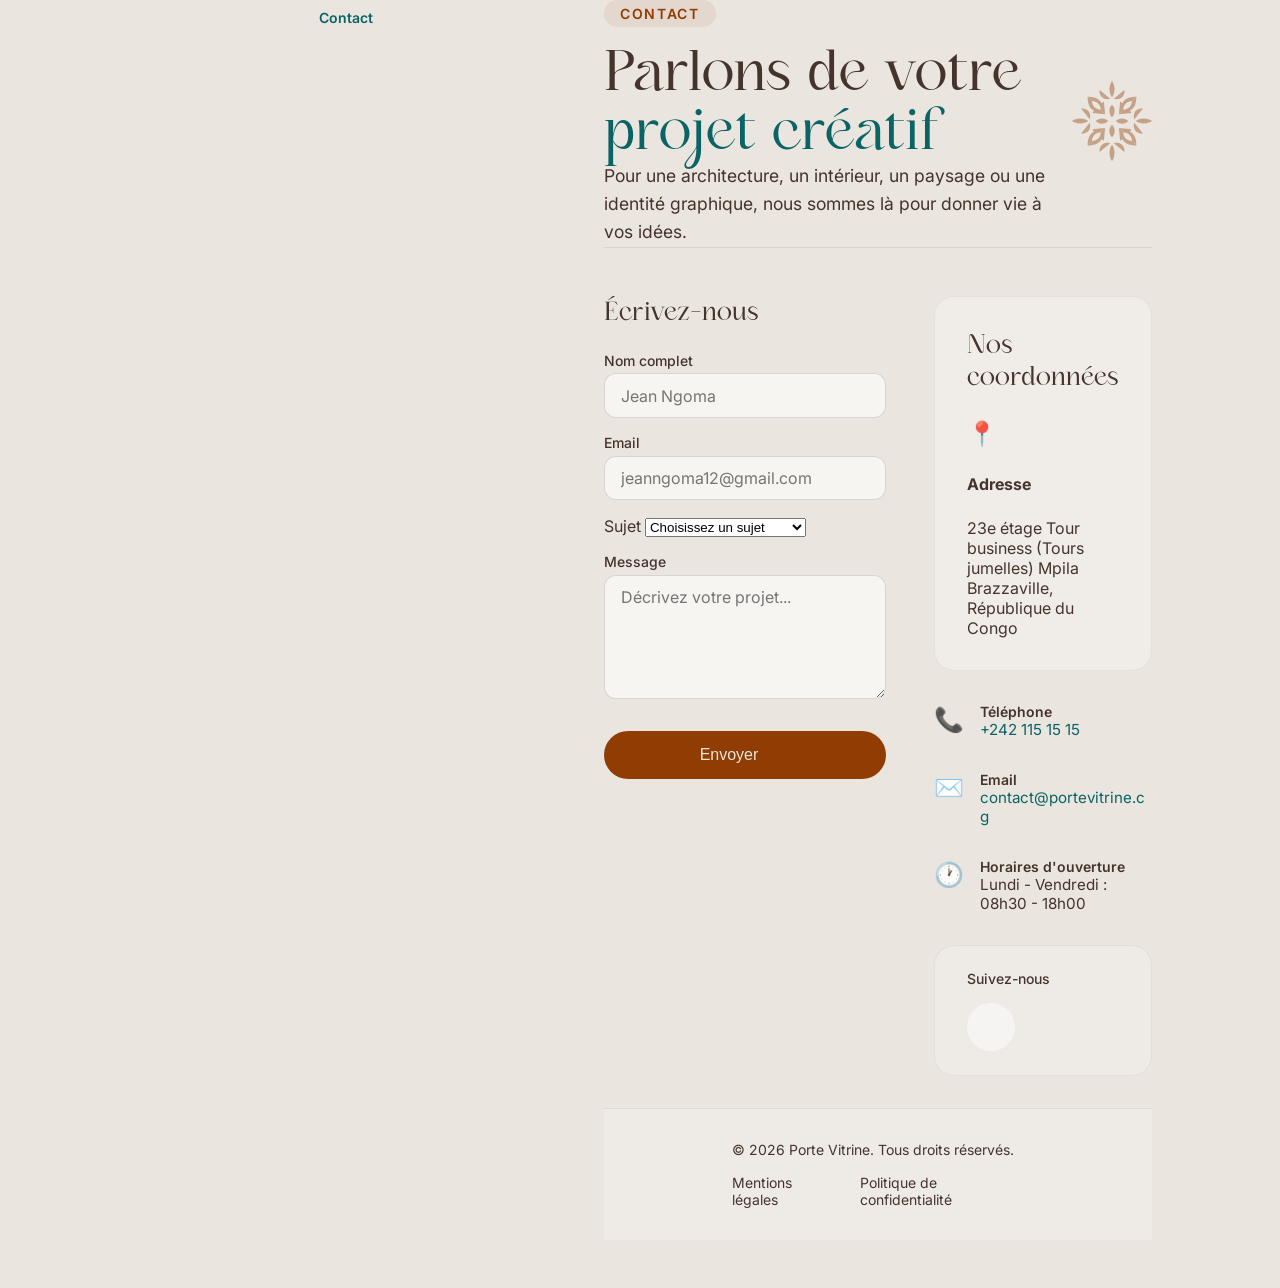
==== contact.html @ 471d2804 "geat: ajout de la page contact avec formulaire et infos" ====
<!DOCTYPE html>
<html lang="fr">

<head>
  <meta charset="UTF-8">
  <meta name="viewport" content="width=device-width, initial-scale=1.0">
  <title>Contact | Porte Vitrine</title>
  <link rel="preconnect" href="https://fonts.googleapis.com">
  <link rel="preconnect" href="https://fonts.gstatic.com" crossorigin>
  <link
    href="https://fonts.googleapis.com/css2?family=Inter:ital,opsz,wght@0,14..32,100..900;1,14..32,100..900&display=swap"
    rel="stylesheet">
  <link rel="stylesheet" href="css/index.css">
  <link rel="stylesheet" href="css/contact.css">
  <link rel="stylesheet" href="https://cloudflare.com">
</head>

<body>
  <header class="navigation_fixed">
    <nav class="nav-wrapper">
      <ul class="nav-links">
        <li class="nav-link"><a href="#">Nos vision</a></li>
        <li class="nav-link"><a href="#">Agence</a></li>
        <li class="nav-link"><a href="#">Blog</a></li>
        <li class="nav-link"><a href="#">About</a></li>
        <li class="nav-link"><a href="contact.html" class="active">Contact</a></li>
      </ul>
    </nav>
  </header>
  <main>
    <section class="contact-hero">
      <div class="contact-hero_wrapper">
        <div class="contact-hero_content">
          <span class="contact-hero_badge">Contact</span>
          <h1 class="contact-hero_title">Parlons de votre <br><span>projet créatif</span></h1>
          <p class="contact-hero_description">
            Pour une architecture, un intérieur, un paysage ou une identité graphique,
            nous sommes là pour donner vie à vos idées.
          </p>
        </div>
        <div class="contact-hero_icon">
          <svg width="80" height="80" viewBox="0 0 64 64" fill="currentColor" xmlns="http://www.w3.org/2000/svg">
            <path
              d="M32 0.019043L32 12.981C30.7764 11.4218 30 9.09693 30 6.50001C30 3.90309 30.7764 1.57818 32 0.019043Z" />
            <path
              d="M30.5643 14.1851C28.2831 14.8884 25.9589 14.6184 24.2542 13.2257C22.5496 11.833 21.8215 9.60935 22.0558 7.23369L30.5643 14.1851Z" />
            <path
              d="M32 19L32 28.9619C30.7181 27.7637 29.9047 25.9768 29.9047 23.981C29.9047 21.9851 30.7181 20.1983 32 19Z" />
            <path
              d="M12.5 12.5C15.5 12.5 21.5 13 23.5 17.5L25.5 16.5L26.5 26.5L23 23C23 19.134 19.866 16 16 16L12.5 12.5Z" />
            <path
              d="M0.019043 32L12.981 32C11.4218 30.7764 9.09693 30 6.50001 30C3.90309 30 1.57818 30.7764 0.019043 32Z" />
            <path
              d="M14.1851 30.5643C14.8884 28.2831 14.6184 25.9589 13.2257 24.2542C11.833 22.5496 9.60935 21.8215 7.23369 22.0558L14.1851 30.5643Z" />
            <path
              d="M19 32L28.9619 32C27.7636 30.7181 25.9768 29.9047 23.981 29.9047C21.9851 29.9047 20.1983 30.7181 19 32Z" />
            <path
              d="M12.5 12.5C12.5 15.5 13 21.5 17.5 23.5L16.5 25.5L26.5 26.5L23 23C19.134 23 16 19.866 16 16L12.5 12.5Z" />
            <path
              d="M0.019043 32L12.981 32C11.4218 33.2236 9.09692 34 6.50001 34C3.90309 34 1.57818 33.2236 0.019043 32Z" />
            <path
              d="M14.1851 33.4357C14.8884 35.717 14.6184 38.0411 13.2257 39.7458C11.833 41.4504 9.60935 42.1785 7.23368 41.9442L14.1851 33.4357Z" />
            <path
              d="M19 32L28.9619 32C27.7636 33.2819 25.9768 34.0954 23.981 34.0954C21.9851 34.0954 20.1983 33.2819 19 32Z" />
            <path
              d="M12.5 51.5C12.5 48.5 13 42.5 17.5 40.5L16.5 38.5L26.5 37.5L23 41C19.134 41 16 44.134 16 48L12.5 51.5Z" />
            <path d="M32 63.981V51.0191C30.7764 52.5782 30 54.9031 30 57.5C30 60.0969 30.7764 62.4219 32 63.981Z" />
            <path
              d="M30.5643 49.815C28.2831 49.1116 25.9589 49.3816 24.2542 50.7743C22.5496 52.167 21.8215 54.3907 22.0558 56.7663L30.5643 49.815Z" />
            <path
              d="M32 45L32 35.0381C30.7181 36.2364 29.9047 38.0232 29.9047 40.0191C29.9047 42.0149 30.7181 43.8018 32 45Z" />
            <path
              d="M12.5 51.5C15.5 51.5 21.5 51 23.5 46.5L25.5 47.5L26.5 37.5L23 41C23 44.866 19.866 48 16 48L12.5 51.5Z" />
            <path d="M63.981 32L51.019 32C52.5782 30.7764 54.9031 30 57.5 30C60.0969 30 62.4218 30.7764 63.981 32Z" />
            <path
              d="M49.8149 30.5643C49.1116 28.2831 49.3816 25.9589 50.7743 24.2542C52.167 22.5496 54.3907 21.8215 56.7663 22.0558L49.8149 30.5643Z" />
            <path
              d="M45 32H35.0381C36.2364 30.7181 38.0232 29.9047 40.0191 29.9047C42.0149 29.9047 43.8017 30.7181 45 32Z" />
            <path
              d="M51.5 12.5C51.5 15.5 51 21.5 46.5 23.5L47.5 25.5L37.5 26.5L41 23C44.866 23 48 19.866 48 16L51.5 12.5Z" />
            <path
              d="M32 0.019043L32 12.981C33.2236 11.4218 34 9.09693 34 6.50001C34 3.9031 33.2236 1.57818 32 0.019043Z" />
            <path
              d="M33.4357 14.1851C35.717 14.8884 38.0411 14.6184 39.7458 13.2257C41.4504 11.833 42.1785 9.60936 41.9442 7.23369L33.4357 14.1851Z" />
            <path
              d="M32 19L32 28.9619C33.2819 27.7637 34.0953 25.9768 34.0953 23.981C34.0953 21.9851 33.2819 20.1983 32 19Z" />
            <path
              d="M51.5 12.5C48.5 12.5 42.5 13 40.5 17.5L38.5 16.5L37.5 26.5L41 23C41 19.134 44.134 16 48 16L51.5 12.5Z" />
            <path d="M32 63.981V51.0191C33.2236 52.5782 34 54.9031 34 57.5C34 60.0969 33.2236 62.4219 32 63.981Z" />
            <path
              d="M33.4357 49.815C35.717 49.1116 38.0411 49.3816 39.7458 50.7743C41.4504 52.167 42.1785 54.3907 41.9442 56.7663L33.4357 49.815Z" />
            <path
              d="M32 45L32 35.0381C33.2819 36.2364 34.0953 38.0232 34.0953 40.0191C34.0953 42.0149 33.2819 43.8018 32 45Z" />
            <path
              d="M51.5 51.5C48.5 51.5 42.5 51 40.5 46.5L38.5 47.5L37.5 37.5L41 41C41 44.866 44.134 48 48 48L51.5 51.5Z" />
            <path d="M63.981 32L51.019 32C52.5782 33.2236 54.9031 34 57.5 34C60.0969 34 62.4218 33.2236 63.981 32Z" />
            <path
              d="M49.815 33.4357C49.1116 35.717 49.3816 38.0411 50.7743 39.7458C52.167 41.4504 54.3907 42.1785 56.7663 41.9442L49.815 33.4357Z" />
            <path
              d="M45 32H35.0381C36.2364 33.2819 38.0232 34.0953 40.0191 34.0953C42.0149 34.0953 43.8017 33.2819 45 32Z" />
            <path
              d="M51.5 51.5C51.5 48.5 51 42.5 46.5 40.5L47.5 38.5L37.5 37.5L41 41C44.866 41 48 44.134 48 48L51.5 51.5Z" />
          </svg>
        </div>
      </div>
    </section>
    <section class="contact-section">
      <div class="contact-grid">
        <article class="contact-from-wrapper">
          <h2 class="contact-form_title">Écrivez-nous</h2>
          <form class="contact-form" action="#" method="post">
            <div class="form-group">
              <label for="name">Nom complet</label>
              <input type="text" id="name" name="name" placeholder="Jean Ngoma" required>
            </div>
            <div class="form-group">
              <label for="email">Email</label>
              <input type="email" id="email" name="email" placeholder="jeanngoma12@gmail.com" required>
            </div>
            <div class="form-groupe">
              <label for="subject">Sujet</label>
              <select id="subject" name="subject">
                <option value="">Choisissez un sujet</option>
                <option value="architecture">Architecture</option>
                <option value="interieur">Aménagement intérieur</option>
                <option value="Paysage">Paysage / Jardin</option>
                <option value="graphisme">Design graphique</option>
                <option value="autre">Autre</option>
              </select>
            </div>
            <div class="form-group">
              <label for="message">Message</label>
              <textarea id="message" name="message" rows="5" placeholder="Décrivez votre projet..." required></textarea>
            </div>
            <button type="submit" class="btn btn-primary btn-full">
              <span>Envoyer</span>
              <svg width="24" height="24" viewBox="0 0 24 24" fill="none" stroke="currentColor" stroke-width="2">
                <path d="M22" 2L11 13M22 21-7 20-4-9-9-4 20-7z />
              </svg>
            </button>
          </form>
        </article>
        <aside class="contact-infos-wrapper">
          <div class="contact-infos">
            <h2 class="contact-infos_title">Nos coordonnées</h2>
            <div class="contact-infos_item">
              <span class="contact-infos_icon">📍</span>
            </div>
            <strong>Adresse</strong>
            <p>23e étage Tour business (Tours jumelles) Mpila Brazzaville, République du Congo</p>
          </div>
          <div class="contact-infos_item">
            <span class="contact-infos_icon">📞</span>
            <div>
              <strong>Téléphone</strong>
              <p><a href="tel:+2421151515">+242 115 15 15</a></p>
            </div>
          </div>
          <div class="contact-infos_item">
            <span class="contact-infos_icon">✉️</span>
            <div>
              <strong>Email</strong>
              <p><a href="mailto:contact@portevitrine.cg">contact@portevitrine.cg</a></p>
            </div>
          </div>
          <div class="contact-infos_item">
            <span class="contact-infos_icon">🕐</span>
            <div>
              <strong>Horaires d'ouverture</strong>
              <p>Lundi - Vendredi : 08h30 - 18h00</p>
            </div>
          </div>
          <div class="contact-social">
            <span class="contact-social_label">Suivez-nous</span>
            <div class="contact-social_links">
              <a href="https://www.instagram.com" target="_blank" style="font-size: 30px; color: #E1306c;">
                <i class="fa-brands fa-instagram"></i>
              </a>
            </div>
          </div>
        </aside>
      </div>
      <footer class="site-footer">
        <div class="footer-wrapper">
          <p>&copy; 2026 Porte Vitrine. Tous droits réservés.</p>
          <nav class="footer-nav">
            <a href="#">Mentions légales</a>
            <a href="#">Politique de confidentialité</a>
          </nav>
        </div>
      </footer>
    </section>
  </main>
</body>

</html>
---- css/index.css ----
/* @import "./reset.css"; */
@import "./typography.css";


/* Section */
@import "./sections/hero.css";
@import "./sections/projets.css";


/* Components */
@import "./components/button.css";
@import "./components/card.css";


/* modules */
@import "./modules/navbar.css";


/* pages */
@import "./pages/products.css";

:root {
  --font-serif: "Kate", serif;
  --font-sans: "inter", sans-serif;

  --text-base: 16px;
  --space-base: 1rem;
  --space-lg: 1.5rem;
  --space-xl: 2rem;
  --space-2xl: 2.5rem;
  --space-3xl: 3rem;
  --space-large: 8rem;


  /* Background & Color */
  --accent: #903C02;
  --secondary: #0A6365;
  --background: rgb(234, 229, 223);
  --foreground: rgba(50, 32, 24, 0.9);
  --foreground-muted: rgba(50, 32, 24, 0.4);

  /*  */
  --text-xs: 10px;
  --text-sm: 14px;
  --text-xl: 52px;


  /*  */
  --leading: 1;


  /* NavBar */
  --navbar-height: 5.625rem;
}

body {
  padding: 0;
  width: 100%;
  margin: 0;
  display: flex;
  place-items: start;
  font-family: var(--font-sans);
  background-color: var(--background);
  color: var(--foreground);
}

main {
  min-height: 0;
  height: 100%;
  padding-inline: var(--space-base);
}

@media only screen and (min-width: 700px) {
  main {
    margin: 0 auto;
    padding-inline: var(--space-large);
    max-width: 1800px;
  }
}
---- css/contact.css ----
/* ================= HERO =================*/
.contact-hero {
  padding-block: var(--space-2x1) var(--space-xl);
  border-bottom: 1px solid rgba(50, 32, 24, 0.08);
}

.contact-hero_wrapper {
  display: flex;
  align-items: center;
  justify-content: space-between;
  gap: var(--space-lg);
  flex-wrap: wrap;
}

.contact-hero_content {
  flex: 2;
  min-width: 280px;
}

.contact-hero_badge {
  display: inline-block;
  font-size: var(--text-sm);
  font-weight: 600;
  letter-spacing: 0.12em;
  text-transform: uppercase;
  color: var(--accent);
  background: rgba(144, 60, 2, 0.08);
  padding: 0.3rem 1rem;
  border-radius: 100px;
  margin-bottom: var(--space-base);
}

.contact-hero_title {
  font-size: clamp(2rem, 5vw, var(--text-xl));
  font-weight: 500;
  line-height: 1.15;
  color: 0 0 var(--foregroung) 0;
}

.contact-hero_title span {
  color: var(--secondary);
  font-weight: 300;
}

.contact-hero_description {
  font-size: 1.1rem;
  line-height: 1.6;
  color: var(--foregroung-muted);
  max-width: 520px;
}

.contact-hero_icon {
  flex: 0 0 auto;
  color: var(--accent);
  opacity: 0.4;
}

/* ================= SECTION PRINCIPALE ================= */
.contact-section {
  padding-block: var(--space-3xl);
}

.contact-grid {
  display: grid;
  grid-template-columns: 1.2fr 0.8fr;
  gap: var(--space-3xl);
  align-items: start;
  max-width: 100%;
  overflow: hidden;
}

/* formulaire à gauche infos à droite pour équilibrer */
.contact-form-wrapper {
  background: #f9f9f9;
  padding: var(--space-xl);
  border-radius: 18px;
  border: 1px solid rgba(50, 32, 24, 0.06);
}

.contact-form_title {
  font-size: 1.5rem;
  font-weight: 500;
  margin-bottom: var(--space-lg);
  color: var(--foregroung);
}

.contact-form {
  display: flex;
  flex-direction: column;
  gap: var(--space-base);
}

.form-group {
  display: flex;
  flex-direction: column;
  gap: 0.3rem;
}

.form-group label {
  font-size: var(--text-sm);
  font-weight: 500;
  color: var(--foregroung);
}

.form-group input,
.form-group select,
.form-group textarea {
  font-family: var(--font-sans);
  font-size: 1rem;
  padding: 0.7rem 1rem;
  border: 1px solid rgba(50, 32, 24, 0.15);
  border-radius: 12px;
  background: rgba(255, 255, 255, 0.6);
  transition: border-color 0.2s, box-shadow 0.2s;
  max-width: 100%;
  box-sizing: border-box;
}

.form-group input:focus,
.form-group select:focus,
.form-group textarea:focus {
  outline: none;
  border-color: var(--secondary);
  box-shadow: 0 0 0 4px rgba(10, 99, 101, 0.1);
}

.form-group textarea {
  resize: vertical;
  min-height: 120px;
}

.btn-full {
  width: 100%;
  display: inline-flex;
  align-items: center;
  justify-content: center;
  gap: 0.5rem;
  margin-top: var(--space-base);
}

/* ----- INFORMATIONS CONTACT ----- */
.contact-infos-wrapper {
  display: flex;
  flex-direction: column;
  gap: var(--space-xl);
}

.contact-infos {
  background: rgba(255, 255, 255, 0.3);
  padding: var(--space-xl);
  border-radius: 20px;
  border: 1px solid rgba(50, 32, 24, 0.06);
  display: flex;
  flex-direction: column;
  gap: var(--space-lg);
}

.contact-infos_title {
  font-size: 1.5rem;
  font-weight: 500;
  margin: 0;
  color: var(--foregroung);
}

.contact-infos_item {
  display: flex;
  align-items: flex-start;
  gap: 1rem;
}

.contact-infos_icon {
  font-size: 1.5rem;
  line-height: 1.4;
  flex-shrink: 0;
}

.contact-infos_item strong {
  display: block;
  font-size: var(--text-sm);
  font-weight: 600;
  color: var(--foregroung);
}

.contact-infos_item p {
  margin: 0;
  color: var(--foregroung-muted);
  font-size: 0.95rem;
  word-wrap: break-word;
  word-break: break-word;
  overflow-wrap: break-word;
}

.contact-infos_item a {
  color: var(--secondary);
  text-decoration: none;
  transition: color 0.2s;
}

.contact-infos_item a:hover {
  color: var(--accent);
}

/* ----- RÉSEAUX SOCIAUX ----- */
.contact-social {
  background: rgba(255, 255, 255, 0.2);
  padding: var(--space-lg) var(--space-xl);
  border-radius: 20px;
  border: 1px solid rgba(50, 32, 24, 0.06);
  display: flex;
  flex-direction: column;
  gap: var(--space-base);
}

.contact-social_label {
  font-size: var(--text-sm);
  font-weight: 500;
  color: var(--foregroung);
}

.contact-social_links {
  display: flex;
  gap: var(--space-base);
  flex-wrap: wrap;
}

.contact-social_links a {
  display: inline-flex;
  align-items: center;
  justify-content: center;
  justify-content: center;
  width: 48px;
  height: 48px;
  border-radius: 50%;
  background: rgba(255, 255, 255, 0.5);
  font-size: 1.4rem;
  text-decoration: none;
  color: var(--foregroung);
  transition: background 0.2s;
  color: 0.2s, transform 0.2s;
}

.contact-social_links a:hover {
  background: var(--secondary);
  color: #fff;
  transform: scale(1.05);
}

/* ================= FOOTER ================= */
.site-footer {
  margin-top: 2rem;
  padding: var(--space-xl) var(--space-large);
  border-top: 1px solid rgba(50, 32, 24, 0.08);
  background: rgba(255, 255, 255, 0.2);
  width: 100%;
}

.footer-wrapper {
  display: flex;
  justify-content: space-between;
  align-items: center;
  flex-wrap: wrap;
  gap: var(--space-base);
  max-width: 1800px;
  margin: 0 auto;
}

.site-footer p {
  margin: 0;
  font-size: var(--text-sm);
  color: var(--foregroung-muted);
}

.footer-nav {
  display: flex;
  gap: var(--space-lg);
}

.footer-nav a {
  font-size: var(--text-sm);
  color: var(--foregroung-muted);
  text-decoration: none;
  transition: color 0.2s;
}

.footer-nav a:hover {
  color: var(--secondary);
  border-bottom: 2px solid var(--secondary);
  padding-bottom: 4px;
}

/* ================= LIEN ACTIF ================= */
.nav-link a.active {
  color: var(--secondary);
  font-weight: 600;

}

/* ================= RESPONSIVE ================= */

/* ----- TABLETTE ----- */
@media (max-width: 1024px) {
  .contact-grid {
    grid-template-columns: 1fr;
    gap: var(--space-xl);
  }

  .contact-hero_wrapper {
    flex-direction: column;
    align-items: flex-start;
  }

  .contact-hero_icon {
    align-self: flex-end;
  }
}

/* ----- MOBILE ----- */
@media (max-width: 480px) {

  .contact-form-wrapper,
  .contact-infos {
    padding: var(--space-base);
  }

  .contact-hero_title {
    font-size: 1.8rem;
  }

  .footer-wrapper {
    flex-direction: column;
    text-align: center;
  }

  .footer-nav {
    flex-wrap: wrap;
    justify-content: center;
  }

  .contact-social_links a {
    width: 35px;
    height: 35px;
    font-size: 1rem;
  }
}

* {
  box-sizing: border-box;
}
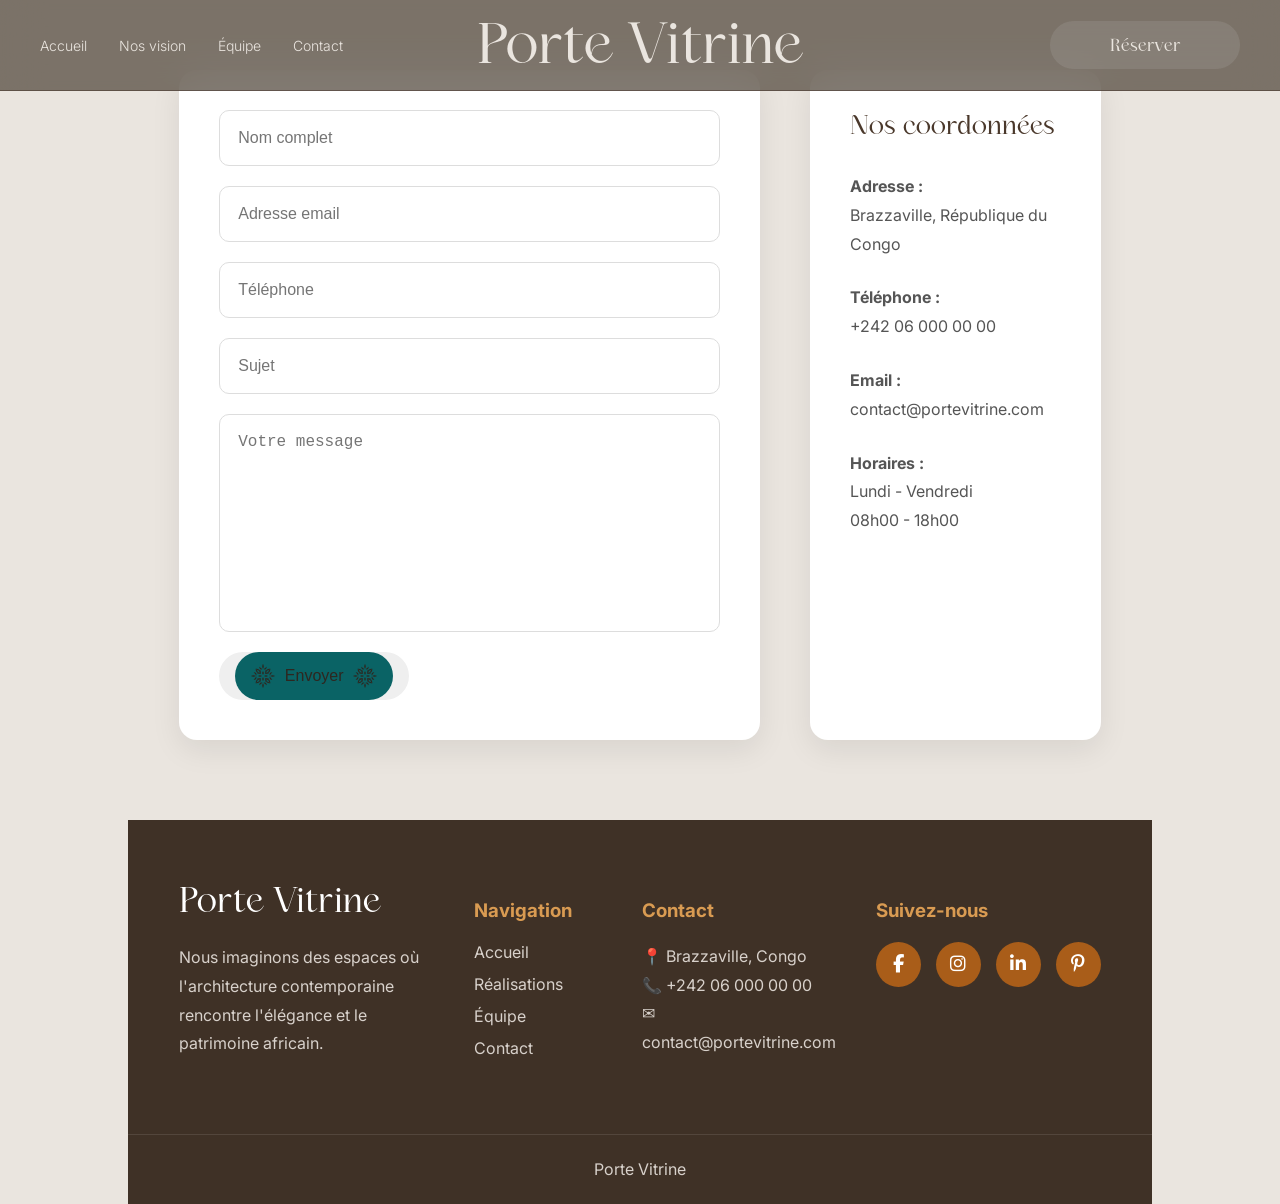
==== commit 37eb6d94: "Ajout des pages Équipe et Contact" ====
--- a/contact.html
+++ b/contact.html
@@ -1,196 +1,355 @@
 <!DOCTYPE html>
-<html lang="fr">
+<html lang="en">
 
 <head>
   <meta charset="UTF-8">
   <meta name="viewport" content="width=device-width, initial-scale=1.0">
-  <title>Contact | Porte Vitrine</title>
+  <title>Portfolio d'agence créative / freelance</title>
+  <link rel="stylesheet" href="https://cdnjs.cloudflare.com/ajax/libs/font-awesome/6.7.2/css/all.min.css">
+
   <link rel="preconnect" href="https://fonts.googleapis.com">
   <link rel="preconnect" href="https://fonts.gstatic.com" crossorigin>
   <link
     href="https://fonts.googleapis.com/css2?family=Inter:ital,opsz,wght@0,14..32,100..900;1,14..32,100..900&display=swap"
     rel="stylesheet">
+
   <link rel="stylesheet" href="css/index.css">
-  <link rel="stylesheet" href="css/contact.css">
-  <link rel="stylesheet" href="https://cloudflare.com">
+  <link rel="stylesheet" href="contact.css">
 </head>
 
 <body>
-  <header class="navigation_fixed">
+  <header class="Navigation__fixed">
     <nav class="nav-wrapper">
       <ul class="nav-links">
+        <li class="nav-link"><a href="index.html">Accueil</a></li>
         <li class="nav-link"><a href="#">Nos vision</a></li>
-        <li class="nav-link"><a href="#">Agence</a></li>
-        <li class="nav-link"><a href="#">Blog</a></li>
-        <li class="nav-link"><a href="#">About</a></li>
-        <li class="nav-link"><a href="contact.html" class="active">Contact</a></li>
+        <li class="nav-link"><a href="equipe.html">Équipe</a></li>
+        <li class="nav-link"><a href="contact.html">Contact</a></li>
       </ul>
+      <div class="nav-logo">
+        Porte Vitrine
+      </div>
+      <div class="nav-action">
+        <button class="btn btn-neutre">Réserver</button>
+      </div>
     </nav>
   </header>
+
   <main>
-    <section class="contact-hero">
-      <div class="contact-hero_wrapper">
-        <div class="contact-hero_content">
-          <span class="contact-hero_badge">Contact</span>
-          <h1 class="contact-hero_title">Parlons de votre <br><span>projet créatif</span></h1>
-          <p class="contact-hero_description">
-            Pour une architecture, un intérieur, un paysage ou une identité graphique,
-            nous sommes là pour donner vie à vos idées.
+
+    <section class="contact">
+
+      <div class="contact-form">
+
+        <form>
+
+          <input type="text" placeholder="Nom complet">
+
+          <input type="email" placeholder="Adresse email">
+
+          <input type="tel" placeholder="Téléphone">
+
+          <input type="text" placeholder="Sujet">
+
+          <textarea placeholder="Votre message"></textarea>
+
+          <button>
+            <a href="#" class="btn btn-secondary">
+              <svg width="64" height="64" viewBox="0 0 64 64" fill="currentColor" xmlns="http://www.w3.org/2000/svg">
+                <path
+                  d="M32 0.019043L32 12.981C30.7764 11.4218 30 9.09693 30 6.50001C30 3.90309 30.7764 1.57818 32 0.019043Z">
+                </path>
+                <path
+                  d="M30.5643 14.1851C28.2831 14.8884 25.9589 14.6184 24.2542 13.2257C22.5496 11.833 21.8215 9.60935 22.0558 7.23369L30.5643 14.1851Z">
+                </path>
+                <path
+                  d="M32 19L32 28.9619C30.7181 27.7637 29.9047 25.9768 29.9047 23.981C29.9047 21.9851 30.7181 20.1983 32 19Z">
+                </path>
+                <path
+                  d="M12.5 12.5C15.5 12.5 21.5 13 23.5 17.5L25.5 16.5L26.5 26.5L23 23C23 19.134 19.866 16 16 16L12.5 12.5Z">
+                </path>
+                <path
+                  d="M0.019043 32L12.981 32C11.4218 30.7764 9.09693 30 6.50001 30C3.90309 30 1.57818 30.7764 0.019043 32Z">
+                </path>
+                <path
+                  d="M14.1851 30.5643C14.8884 28.2831 14.6184 25.9589 13.2257 24.2542C11.833 22.5496 9.60935 21.8215 7.23369 22.0558L14.1851 30.5643Z">
+                </path>
+                <path
+                  d="M19 32L28.9619 32C27.7636 30.7181 25.9768 29.9047 23.981 29.9047C21.9851 29.9047 20.1983 30.7181 19 32Z">
+                </path>
+                <path
+                  d="M12.5 12.5C12.5 15.5 13 21.5 17.5 23.5L16.5 25.5L26.5 26.5L23 23C19.134 23 16 19.866 16 16L12.5 12.5Z">
+                </path>
+                <path
+                  d="M0.019043 32L12.981 32C11.4218 33.2236 9.09692 34 6.50001 34C3.90309 34 1.57818 33.2236 0.019043 32Z">
+                </path>
+                <path
+                  d="M14.1851 33.4357C14.8884 35.717 14.6184 38.0411 13.2257 39.7458C11.833 41.4504 9.60935 42.1785 7.23368 41.9442L14.1851 33.4357Z">
+                </path>
+                <path
+                  d="M19 32L28.9619 32C27.7636 33.2819 25.9768 34.0954 23.981 34.0954C21.9851 34.0954 20.1983 33.2819 19 32Z">
+                </path>
+                <path
+                  d="M12.5 51.5C12.5 48.5 13 42.5 17.5 40.5L16.5 38.5L26.5 37.5L23 41C19.134 41 16 44.134 16 48L12.5 51.5Z">
+                </path>
+                <path d="M32 63.981V51.0191C30.7764 52.5782 30 54.9031 30 57.5C30 60.0969 30.7764 62.4219 32 63.981Z">
+                </path>
+                <path
+                  d="M30.5643 49.815C28.2831 49.1116 25.9589 49.3816 24.2542 50.7743C22.5496 52.167 21.8215 54.3907 22.0558 56.7663L30.5643 49.815Z">
+                </path>
+                <path
+                  d="M32 45L32 35.0381C30.7181 36.2364 29.9047 38.0232 29.9047 40.0191C29.9047 42.0149 30.7181 43.8018 32 45Z">
+                </path>
+                <path
+                  d="M12.5 51.5C15.5 51.5 21.5 51 23.5 46.5L25.5 47.5L26.5 37.5L23 41C23 44.866 19.866 48 16 48L12.5 51.5Z">
+                </path>
+                <path d="M63.981 32L51.019 32C52.5782 30.7764 54.9031 30 57.5 30C60.0969 30 62.4218 30.7764 63.981 32Z">
+                </path>
+                <path
+                  d="M49.8149 30.5643C49.1116 28.2831 49.3816 25.9589 50.7743 24.2542C52.167 22.5496 54.3907 21.8215 56.7663 22.0558L49.8149 30.5643Z">
+                </path>
+                <path
+                  d="M45 32H35.0381C36.2364 30.7181 38.0232 29.9047 40.0191 29.9047C42.0149 29.9047 43.8017 30.7181 45 32Z">
+                </path>
+                <path
+                  d="M51.5 12.5C51.5 15.5 51 21.5 46.5 23.5L47.5 25.5L37.5 26.5L41 23C44.866 23 48 19.866 48 16L51.5 12.5Z">
+                </path>
+                <path
+                  d="M32 0.019043L32 12.981C33.2236 11.4218 34 9.09693 34 6.50001C34 3.9031 33.2236 1.57818 32 0.019043Z">
+                </path>
+                <path
+                  d="M33.4357 14.1851C35.717 14.8884 38.0411 14.6184 39.7458 13.2257C41.4504 11.833 42.1785 9.60936 41.9442 7.23369L33.4357 14.1851Z">
+                </path>
+                <path
+                  d="M32 19L32 28.9619C33.2819 27.7637 34.0953 25.9768 34.0953 23.981C34.0953 21.9851 33.2819 20.1983 32 19Z">
+                </path>
+                <path
+                  d="M51.5 12.5C48.5 12.5 42.5 13 40.5 17.5L38.5 16.5L37.5 26.5L41 23C41 19.134 44.134 16 48 16L51.5 12.5Z">
+                </path>
+                <path d="M32 63.981V51.0191C33.2236 52.5782 34 54.9031 34 57.5C34 60.0969 33.2236 62.4219 32 63.981Z">
+                </path>
+                <path
+                  d="M33.4357 49.815C35.717 49.1116 38.0411 49.3816 39.7458 50.7743C41.4504 52.167 42.1785 54.3907 41.9442 56.7663L33.4357 49.815Z">
+                </path>
+                <path
+                  d="M32 45L32 35.0381C33.2819 36.2364 34.0953 38.0232 34.0953 40.0191C34.0953 42.0149 33.2819 43.8018 32 45Z">
+                </path>
+                <path
+                  d="M51.5 51.5C48.5 51.5 42.5 51 40.5 46.5L38.5 47.5L37.5 37.5L41 41C41 44.866 44.134 48 48 48L51.5 51.5Z">
+                </path>
+                <path d="M63.981 32L51.019 32C52.5782 33.2236 54.9031 34 57.5 34C60.0969 34 62.4218 33.2236 63.981 32Z">
+                </path>
+                <path
+                  d="M49.815 33.4357C49.1116 35.717 49.3816 38.0411 50.7743 39.7458C52.167 41.4504 54.3907 42.1785 56.7663 41.9442L49.815 33.4357Z">
+                </path>
+                <path
+                  d="M45 32H35.0381C36.2364 33.2819 38.0232 34.0953 40.0191 34.0953C42.0149 34.0953 43.8017 33.2819 45 32Z">
+                </path>
+                <path
+                  d="M51.5 51.5C51.5 48.5 51 42.5 46.5 40.5L47.5 38.5L37.5 37.5L41 41C44.866 41 48 44.134 48 48L51.5 51.5Z">
+                </path>
+              </svg>
+              <span>Envoyer
+              </span>
+              <svg width="64" height="64" viewBox="0 0 64 64" fill="currentColor" xmlns="http://www.w3.org/2000/svg">
+                <path
+                  d="M32 0.019043L32 12.981C30.7764 11.4218 30 9.09693 30 6.50001C30 3.90309 30.7764 1.57818 32 0.019043Z">
+                </path>
+                <path
+                  d="M30.5643 14.1851C28.2831 14.8884 25.9589 14.6184 24.2542 13.2257C22.5496 11.833 21.8215 9.60935 22.0558 7.23369L30.5643 14.1851Z">
+                </path>
+                <path
+                  d="M32 19L32 28.9619C30.7181 27.7637 29.9047 25.9768 29.9047 23.981C29.9047 21.9851 30.7181 20.1983 32 19Z">
+                </path>
+                <path
+                  d="M12.5 12.5C15.5 12.5 21.5 13 23.5 17.5L25.5 16.5L26.5 26.5L23 23C23 19.134 19.866 16 16 16L12.5 12.5Z">
+                </path>
+                <path
+                  d="M0.019043 32L12.981 32C11.4218 30.7764 9.09693 30 6.50001 30C3.90309 30 1.57818 30.7764 0.019043 32Z">
+                </path>
+                <path
+                  d="M14.1851 30.5643C14.8884 28.2831 14.6184 25.9589 13.2257 24.2542C11.833 22.5496 9.60935 21.8215 7.23369 22.0558L14.1851 30.5643Z">
+                </path>
+                <path
+                  d="M19 32L28.9619 32C27.7636 30.7181 25.9768 29.9047 23.981 29.9047C21.9851 29.9047 20.1983 30.7181 19 32Z">
+                </path>
+                <path
+                  d="M12.5 12.5C12.5 15.5 13 21.5 17.5 23.5L16.5 25.5L26.5 26.5L23 23C19.134 23 16 19.866 16 16L12.5 12.5Z">
+                </path>
+                <path
+                  d="M0.019043 32L12.981 32C11.4218 33.2236 9.09692 34 6.50001 34C3.90309 34 1.57818 33.2236 0.019043 32Z">
+                </path>
+                <path
+                  d="M14.1851 33.4357C14.8884 35.717 14.6184 38.0411 13.2257 39.7458C11.833 41.4504 9.60935 42.1785 7.23368 41.9442L14.1851 33.4357Z">
+                </path>
+                <path
+                  d="M19 32L28.9619 32C27.7636 33.2819 25.9768 34.0954 23.981 34.0954C21.9851 34.0954 20.1983 33.2819 19 32Z">
+                </path>
+                <path
+                  d="M12.5 51.5C12.5 48.5 13 42.5 17.5 40.5L16.5 38.5L26.5 37.5L23 41C19.134 41 16 44.134 16 48L12.5 51.5Z">
+                </path>
+                <path d="M32 63.981V51.0191C30.7764 52.5782 30 54.9031 30 57.5C30 60.0969 30.7764 62.4219 32 63.981Z">
+                </path>
+                <path
+                  d="M30.5643 49.815C28.2831 49.1116 25.9589 49.3816 24.2542 50.7743C22.5496 52.167 21.8215 54.3907 22.0558 56.7663L30.5643 49.815Z">
+                </path>
+                <path
+                  d="M32 45L32 35.0381C30.7181 36.2364 29.9047 38.0232 29.9047 40.0191C29.9047 42.0149 30.7181 43.8018 32 45Z">
+                </path>
+                <path
+                  d="M12.5 51.5C15.5 51.5 21.5 51 23.5 46.5L25.5 47.5L26.5 37.5L23 41C23 44.866 19.866 48 16 48L12.5 51.5Z">
+                </path>
+                <path d="M63.981 32L51.019 32C52.5782 30.7764 54.9031 30 57.5 30C60.0969 30 62.4218 30.7764 63.981 32Z">
+                </path>
+                <path
+                  d="M49.8149 30.5643C49.1116 28.2831 49.3816 25.9589 50.7743 24.2542C52.167 22.5496 54.3907 21.8215 56.7663 22.0558L49.8149 30.5643Z">
+                </path>
+                <path
+                  d="M45 32H35.0381C36.2364 30.7181 38.0232 29.9047 40.0191 29.9047C42.0149 29.9047 43.8017 30.7181 45 32Z">
+                </path>
+                <path
+                  d="M51.5 12.5C51.5 15.5 51 21.5 46.5 23.5L47.5 25.5L37.5 26.5L41 23C44.866 23 48 19.866 48 16L51.5 12.5Z">
+                </path>
+                <path
+                  d="M32 0.019043L32 12.981C33.2236 11.4218 34 9.09693 34 6.50001C34 3.9031 33.2236 1.57818 32 0.019043Z">
+                </path>
+                <path
+                  d="M33.4357 14.1851C35.717 14.8884 38.0411 14.6184 39.7458 13.2257C41.4504 11.833 42.1785 9.60936 41.9442 7.23369L33.4357 14.1851Z">
+                </path>
+                <path
+                  d="M32 19L32 28.9619C33.2819 27.7637 34.0953 25.9768 34.0953 23.981C34.0953 21.9851 33.2819 20.1983 32 19Z">
+                </path>
+                <path
+                  d="M51.5 12.5C48.5 12.5 42.5 13 40.5 17.5L38.5 16.5L37.5 26.5L41 23C41 19.134 44.134 16 48 16L51.5 12.5Z">
+                </path>
+                <path d="M32 63.981V51.0191C33.2236 52.5782 34 54.9031 34 57.5C34 60.0969 33.2236 62.4219 32 63.981Z">
+                </path>
+                <path
+                  d="M33.4357 49.815C35.717 49.1116 38.0411 49.3816 39.7458 50.7743C41.4504 52.167 42.1785 54.3907 41.9442 56.7663L33.4357 49.815Z">
+                </path>
+                <path
+                  d="M32 45L32 35.0381C33.2819 36.2364 34.0953 38.0232 34.0953 40.0191C34.0953 42.0149 33.2819 43.8018 32 45Z">
+                </path>
+                <path
+                  d="M51.5 51.5C48.5 51.5 42.5 51 40.5 46.5L38.5 47.5L37.5 37.5L41 41C41 44.866 44.134 48 48 48L51.5 51.5Z">
+                </path>
+                <path d="M63.981 32L51.019 32C52.5782 33.2236 54.9031 34 57.5 34C60.0969 34 62.4218 33.2236 63.981 32Z">
+                </path>
+                <path
+                  d="M49.815 33.4357C49.1116 35.717 49.3816 38.0411 50.7743 39.7458C52.167 41.4504 54.3907 42.1785 56.7663 41.9442L49.815 33.4357Z">
+                </path>
+                <path
+                  d="M45 32H35.0381C36.2364 33.2819 38.0232 34.0953 40.0191 34.0953C42.0149 34.0953 43.8017 33.2819 45 32Z">
+                </path>
+                <path
+                  d="M51.5 51.5C51.5 48.5 51 42.5 46.5 40.5L47.5 38.5L37.5 37.5L41 41C44.866 41 48 44.134 48 48L51.5 51.5Z">
+                </path>
+              </svg>
+            </a>
+
+          </button>
+
+        </form>
+
+      </div>
+
+      <div class="infos">
+
+        <h2>Nos coordonnées</h2>
+
+        <p><strong>Adresse :</strong><br>
+          Brazzaville, République du Congo
+        </p>
+
+        <p><strong>Téléphone :</strong><br>
+          +242 06 000 00 00
+        </p>
+
+        <p><strong>Email :</strong><br>
+          contact@portevitrine.com
+        </p>
+
+        <p><strong>Horaires :</strong><br>
+          Lundi - Vendredi<br>
+          08h00 - 18h00
+        </p>
+
+      </div>
+
+    </section>
+    <footer class="footer">
+
+      <div class="footer-container">
+
+        <div class="footer-logo">
+
+          <h2>Porte Vitrine</h2>
+
+          <p>
+            Nous imaginons des espaces où l'architecture contemporaine
+            rencontre l'élégance et le patrimoine africain.
           </p>
+
         </div>
-        <div class="contact-hero_icon">
-          <svg width="80" height="80" viewBox="0 0 64 64" fill="currentColor" xmlns="http://www.w3.org/2000/svg">
-            <path
-              d="M32 0.019043L32 12.981C30.7764 11.4218 30 9.09693 30 6.50001C30 3.90309 30.7764 1.57818 32 0.019043Z" />
-            <path
-              d="M30.5643 14.1851C28.2831 14.8884 25.9589 14.6184 24.2542 13.2257C22.5496 11.833 21.8215 9.60935 22.0558 7.23369L30.5643 14.1851Z" />
-            <path
-              d="M32 19L32 28.9619C30.7181 27.7637 29.9047 25.9768 29.9047 23.981C29.9047 21.9851 30.7181 20.1983 32 19Z" />
-            <path
-              d="M12.5 12.5C15.5 12.5 21.5 13 23.5 17.5L25.5 16.5L26.5 26.5L23 23C23 19.134 19.866 16 16 16L12.5 12.5Z" />
-            <path
-              d="M0.019043 32L12.981 32C11.4218 30.7764 9.09693 30 6.50001 30C3.90309 30 1.57818 30.7764 0.019043 32Z" />
-            <path
-              d="M14.1851 30.5643C14.8884 28.2831 14.6184 25.9589 13.2257 24.2542C11.833 22.5496 9.60935 21.8215 7.23369 22.0558L14.1851 30.5643Z" />
-            <path
-              d="M19 32L28.9619 32C27.7636 30.7181 25.9768 29.9047 23.981 29.9047C21.9851 29.9047 20.1983 30.7181 19 32Z" />
-            <path
-              d="M12.5 12.5C12.5 15.5 13 21.5 17.5 23.5L16.5 25.5L26.5 26.5L23 23C19.134 23 16 19.866 16 16L12.5 12.5Z" />
-            <path
-              d="M0.019043 32L12.981 32C11.4218 33.2236 9.09692 34 6.50001 34C3.90309 34 1.57818 33.2236 0.019043 32Z" />
-            <path
-              d="M14.1851 33.4357C14.8884 35.717 14.6184 38.0411 13.2257 39.7458C11.833 41.4504 9.60935 42.1785 7.23368 41.9442L14.1851 33.4357Z" />
-            <path
-              d="M19 32L28.9619 32C27.7636 33.2819 25.9768 34.0954 23.981 34.0954C21.9851 34.0954 20.1983 33.2819 19 32Z" />
-            <path
-              d="M12.5 51.5C12.5 48.5 13 42.5 17.5 40.5L16.5 38.5L26.5 37.5L23 41C19.134 41 16 44.134 16 48L12.5 51.5Z" />
-            <path d="M32 63.981V51.0191C30.7764 52.5782 30 54.9031 30 57.5C30 60.0969 30.7764 62.4219 32 63.981Z" />
-            <path
-              d="M30.5643 49.815C28.2831 49.1116 25.9589 49.3816 24.2542 50.7743C22.5496 52.167 21.8215 54.3907 22.0558 56.7663L30.5643 49.815Z" />
-            <path
-              d="M32 45L32 35.0381C30.7181 36.2364 29.9047 38.0232 29.9047 40.0191C29.9047 42.0149 30.7181 43.8018 32 45Z" />
-            <path
-              d="M12.5 51.5C15.5 51.5 21.5 51 23.5 46.5L25.5 47.5L26.5 37.5L23 41C23 44.866 19.866 48 16 48L12.5 51.5Z" />
-            <path d="M63.981 32L51.019 32C52.5782 30.7764 54.9031 30 57.5 30C60.0969 30 62.4218 30.7764 63.981 32Z" />
-            <path
-              d="M49.8149 30.5643C49.1116 28.2831 49.3816 25.9589 50.7743 24.2542C52.167 22.5496 54.3907 21.8215 56.7663 22.0558L49.8149 30.5643Z" />
-            <path
-              d="M45 32H35.0381C36.2364 30.7181 38.0232 29.9047 40.0191 29.9047C42.0149 29.9047 43.8017 30.7181 45 32Z" />
-            <path
-              d="M51.5 12.5C51.5 15.5 51 21.5 46.5 23.5L47.5 25.5L37.5 26.5L41 23C44.866 23 48 19.866 48 16L51.5 12.5Z" />
-            <path
-              d="M32 0.019043L32 12.981C33.2236 11.4218 34 9.09693 34 6.50001C34 3.9031 33.2236 1.57818 32 0.019043Z" />
-            <path
-              d="M33.4357 14.1851C35.717 14.8884 38.0411 14.6184 39.7458 13.2257C41.4504 11.833 42.1785 9.60936 41.9442 7.23369L33.4357 14.1851Z" />
-            <path
-              d="M32 19L32 28.9619C33.2819 27.7637 34.0953 25.9768 34.0953 23.981C34.0953 21.9851 33.2819 20.1983 32 19Z" />
-            <path
-              d="M51.5 12.5C48.5 12.5 42.5 13 40.5 17.5L38.5 16.5L37.5 26.5L41 23C41 19.134 44.134 16 48 16L51.5 12.5Z" />
-            <path d="M32 63.981V51.0191C33.2236 52.5782 34 54.9031 34 57.5C34 60.0969 33.2236 62.4219 32 63.981Z" />
-            <path
-              d="M33.4357 49.815C35.717 49.1116 38.0411 49.3816 39.7458 50.7743C41.4504 52.167 42.1785 54.3907 41.9442 56.7663L33.4357 49.815Z" />
-            <path
-              d="M32 45L32 35.0381C33.2819 36.2364 34.0953 38.0232 34.0953 40.0191C34.0953 42.0149 33.2819 43.8018 32 45Z" />
-            <path
-              d="M51.5 51.5C48.5 51.5 42.5 51 40.5 46.5L38.5 47.5L37.5 37.5L41 41C41 44.866 44.134 48 48 48L51.5 51.5Z" />
-            <path d="M63.981 32L51.019 32C52.5782 33.2236 54.9031 34 57.5 34C60.0969 34 62.4218 33.2236 63.981 32Z" />
-            <path
-              d="M49.815 33.4357C49.1116 35.717 49.3816 38.0411 50.7743 39.7458C52.167 41.4504 54.3907 42.1785 56.7663 41.9442L49.815 33.4357Z" />
-            <path
-              d="M45 32H35.0381C36.2364 33.2819 38.0232 34.0953 40.0191 34.0953C42.0149 34.0953 43.8017 33.2819 45 32Z" />
-            <path
-              d="M51.5 51.5C51.5 48.5 51 42.5 46.5 40.5L47.5 38.5L37.5 37.5L41 41C44.866 41 48 44.134 48 48L51.5 51.5Z" />
-          </svg>
+
+        <div class="footer-links">
+
+          <h3>Navigation</h3>
+
+          <ul>
+
+            <li><a href="index.html">Accueil</a></li>
+
+            <li><a href="portfolio.html">Réalisations</a></li>
+
+            <li><a href="equipe.html">Équipe</a></li>
+
+            <li><a href="contact.html">Contact</a></li>
+
+          </ul>
+
         </div>
-      </div>
-    </section>
-    <section class="contact-section">
-      <div class="contact-grid">
-        <article class="contact-from-wrapper">
-          <h2 class="contact-form_title">Écrivez-nous</h2>
-          <form class="contact-form" action="#" method="post">
-            <div class="form-group">
-              <label for="name">Nom complet</label>
-              <input type="text" id="name" name="name" placeholder="Jean Ngoma" required>
-            </div>
-            <div class="form-group">
-              <label for="email">Email</label>
-              <input type="email" id="email" name="email" placeholder="jeanngoma12@gmail.com" required>
-            </div>
-            <div class="form-groupe">
-              <label for="subject">Sujet</label>
-              <select id="subject" name="subject">
-                <option value="">Choisissez un sujet</option>
-                <option value="architecture">Architecture</option>
-                <option value="interieur">Aménagement intérieur</option>
-                <option value="Paysage">Paysage / Jardin</option>
-                <option value="graphisme">Design graphique</option>
-                <option value="autre">Autre</option>
-              </select>
-            </div>
-            <div class="form-group">
-              <label for="message">Message</label>
-              <textarea id="message" name="message" rows="5" placeholder="Décrivez votre projet..." required></textarea>
-            </div>
-            <button type="submit" class="btn btn-primary btn-full">
-              <span>Envoyer</span>
-              <svg width="24" height="24" viewBox="0 0 24 24" fill="none" stroke="currentColor" stroke-width="2">
-                <path d="M22" 2L11 13M22 21-7 20-4-9-9-4 20-7z />
-              </svg>
-            </button>
-          </form>
-        </article>
-        <aside class="contact-infos-wrapper">
-          <div class="contact-infos">
-            <h2 class="contact-infos_title">Nos coordonnées</h2>
-            <div class="contact-infos_item">
-              <span class="contact-infos_icon">📍</span>
-            </div>
-            <strong>Adresse</strong>
-            <p>23e étage Tour business (Tours jumelles) Mpila Brazzaville, République du Congo</p>
+
+        <div class="footer-contact">
+
+          <h3>Contact</h3>
+
+          <p>📍 Brazzaville, Congo</p>
+
+          <p>📞 +242 06 000 00 00</p>
+
+          <p>✉ contact@portevitrine.com</p>
+
+        </div>
+
+        <div class="footer-social">
+
+          <h3>Suivez-nous</h3>
+
+          <div class="social-icons">
+
+            <a href="#"><i class="fa-brands fa-facebook-f"></i></a>
+
+            <a href="#"><i class="fa-brands fa-instagram"></i></a>
+
+            <a href="#"><i class="fa-brands fa-linkedin-in"></i></a>
+
+            <a href="#"><i class="fa-brands fa-pinterest-p"></i></a>
+
           </div>
-          <div class="contact-infos_item">
-            <span class="contact-infos_icon">📞</span>
-            <div>
-              <strong>Téléphone</strong>
-              <p><a href="tel:+2421151515">+242 115 15 15</a></p>
-            </div>
-          </div>
-          <div class="contact-infos_item">
-            <span class="contact-infos_icon">✉️</span>
-            <div>
-              <strong>Email</strong>
-              <p><a href="mailto:contact@portevitrine.cg">contact@portevitrine.cg</a></p>
-            </div>
-          </div>
-          <div class="contact-infos_item">
-            <span class="contact-infos_icon">🕐</span>
-            <div>
-              <strong>Horaires d'ouverture</strong>
-              <p>Lundi - Vendredi : 08h30 - 18h00</p>
-            </div>
-          </div>
-          <div class="contact-social">
-            <span class="contact-social_label">Suivez-nous</span>
-            <div class="contact-social_links">
-              <a href="https://www.instagram.com" target="_blank" style="font-size: 30px; color: #E1306c;">
-                <i class="fa-brands fa-instagram"></i>
-              </a>
-            </div>
-          </div>
-        </aside>
-      </div>
-      <footer class="site-footer">
-        <div class="footer-wrapper">
-          <p>&copy; 2026 Porte Vitrine. Tous droits réservés.</p>
-          <nav class="footer-nav">
-            <a href="#">Mentions légales</a>
-            <a href="#">Politique de confidentialité</a>
-          </nav>
+
         </div>
-      </footer>
-    </section>
-  </main>
-</body>
-
-</html>+
+      </div>
+
+      <div class="footer-bottom">
+
+        <p>
+          Porte Vitrine
+        </p>
+
+      </div>
+
+    </footer>
+
+  </main>
--- a/contact.css
+++ b/contact.css
@@ -0,0 +1,466 @@
+.contact-hero {
+
+  text-align: center;
+
+  padding: 90px 10%;
+
+  background: #f8f4ef;
+
+}
+
+.contact-hero h1 {
+
+  font-size: 55px;
+
+  color: #4a382b;
+
+}
+
+.contact {
+
+  width: 90%;
+
+  margin: 70px auto;
+
+  display: grid;
+
+  grid-template-columns: 2fr 1fr;
+
+  gap: 50px;
+
+}
+
+.contact-form {
+
+  background: white;
+
+  padding: 40px;
+
+  border-radius: 18px;
+
+  box-shadow: 0 10px 30px rgba(0, 0, 0, .08);
+
+}
+
+.contact-form form {
+
+  display: flex;
+
+  flex-direction: column;
+
+  gap: 20px;
+
+}
+
+.contact-form input,
+.contact-form textarea {
+
+  padding: 18px;
+
+  border: 1px solid #ddd;
+
+  border-radius: 10px;
+
+  font-size: 16px;
+
+}
+
+.contact-form textarea {
+
+  min-height: 180px;
+
+  resize: none;
+
+}
+
+
+.infos {
+
+  background: white;
+
+  padding: 40px;
+
+  border-radius: 18px;
+
+  box-shadow: 0 10px 30px rgba(0, 0, 0, .08);
+
+}
+
+.infos h2 {
+
+  color: #4a382b;
+
+  margin-bottom: 30px;
+
+}
+
+.infos p {
+
+  margin-bottom: 25px;
+
+  color: #555;
+
+  line-height: 1.8;
+
+}
+
+.contact-form button {
+  color: white;
+}
+
+
+.footer {
+
+  background: #3f3126;
+
+  color: #f6efe8;
+
+  margin-top: 80px;
+
+}
+
+.footer-container {
+
+  width: 90%;
+
+  margin: auto;
+
+  padding: 60px 0;
+
+  display: grid;
+
+  grid-template-columns: 2fr 1fr 1fr 1fr;
+
+  gap: 40px;
+
+}
+
+.footer h2 {
+
+  font-size: 32px;
+
+  margin-bottom: 20px;
+
+  color: #fff;
+
+}
+
+.footer h3 {
+
+  margin-bottom: 20px;
+
+  color: #d99b52;
+
+}
+
+.footer p {
+
+  color: #d8d1cb;
+
+  line-height: 1.8;
+
+}
+
+.footer ul {
+
+  list-style: none;
+
+  padding: 0;
+
+}
+
+.footer ul li {
+
+  margin-bottom: 12px;
+
+}
+
+.footer a {
+
+  color: #d8d1cb;
+
+  text-decoration: none;
+
+  transition: .3s;
+
+}
+
+.footer a:hover {
+
+  color: #d99b52;
+
+}
+
+.social-icons {
+
+  display: flex;
+
+  gap: 15px;
+
+  margin-top: 10px;
+
+}
+
+.social-icons a {
+
+  width: 45px;
+
+  height: 45px;
+
+  background: #a95d19;
+
+  border-radius: 50%;
+
+  display: flex;
+
+  justify-content: center;
+
+  align-items: center;
+
+  color: white;
+
+  font-size: 18px;
+
+  transition: .3s;
+
+}
+
+.social-icons a:hover {
+
+  background: #d99b52;
+
+  transform: translateY(-5px);
+
+}
+
+.footer-bottom {
+
+  text-align: center;
+
+  padding: 20px;
+
+  border-top: 1px solid rgba(255, 255, 255, .1);
+
+  color: #cfc5bc;
+
+}
+
+
+
+@media(max-width:900px) {
+
+  .footer-container {
+
+    grid-template-columns: 1fr 1fr;
+
+  }
+
+}
+
+@media(max-width:600px) {
+
+  .footer-container {
+
+    grid-template-columns: 1fr;
+
+    text-align: center;
+
+  }
+
+  .social-icons {
+
+    justify-content: center;
+
+  }
+
+}
+
+@media(max-width:768px) {
+
+  .contact {
+
+    grid-template-columns: 1fr;
+
+  }
+
+  .team {
+
+    justify-content: center;
+
+  }
+
+  .card {
+
+    width: 100%;
+
+    max-width: 330px;
+
+  }
+
+}
+
+
+.footer {
+
+  background: #3f3126;
+
+  color: #f6efe8;
+
+  margin-top: 80px;
+
+}
+
+.footer-container {
+
+  width: 90%;
+
+  margin: auto;
+
+  padding: 60px 0;
+
+  display: grid;
+
+  grid-template-columns: 2fr 1fr 1fr 1fr;
+
+  gap: 40px;
+
+}
+
+.footer h2 {
+
+  font-size: 32px;
+
+  margin-bottom: 20px;
+
+  color: #fff;
+
+}
+
+.footer h3 {
+
+  margin-bottom: 20px;
+
+  color: #d99b52;
+
+}
+
+.footer p {
+
+  color: #d8d1cb;
+
+  line-height: 1.8;
+
+}
+
+.footer ul {
+
+  list-style: none;
+
+  padding: 0;
+
+}
+
+.footer ul li {
+
+  margin-bottom: 12px;
+
+}
+
+.footer a {
+
+  color: #d8d1cb;
+
+  text-decoration: none;
+
+  transition: .3s;
+
+}
+
+.footer a:hover {
+
+  color: #d99b52;
+
+}
+
+.social-icons {
+
+  display: flex;
+
+  gap: 15px;
+
+  margin-top: 10px;
+
+}
+
+.social-icons a {
+
+  width: 45px;
+
+  height: 45px;
+
+  background: #a95d19;
+
+  border-radius: 50%;
+
+  display: flex;
+
+  justify-content: center;
+
+  align-items: center;
+
+  color: white;
+
+  font-size: 18px;
+
+  transition: .3s;
+
+}
+
+.social-icons a:hover {
+
+  background: #d99b52;
+
+  transform: translateY(-5px);
+
+}
+
+.footer-bottom {
+
+  text-align: center;
+
+  padding: 20px;
+
+  border-top: 1px solid rgba(255, 255, 255, .1);
+
+  color: #cfc5bc;
+
+}
+
+
+@media(max-width:900px) {
+
+  .footer-container {
+
+    grid-template-columns: 1fr 1fr;
+
+  }
+
+}
+
+@media(max-width:600px) {
+
+  .footer-container {
+
+    grid-template-columns: 1fr;
+
+    text-align: center;
+
+  }
+
+  .social-icons {
+
+    justify-content: center;
+
+  }
+
+}
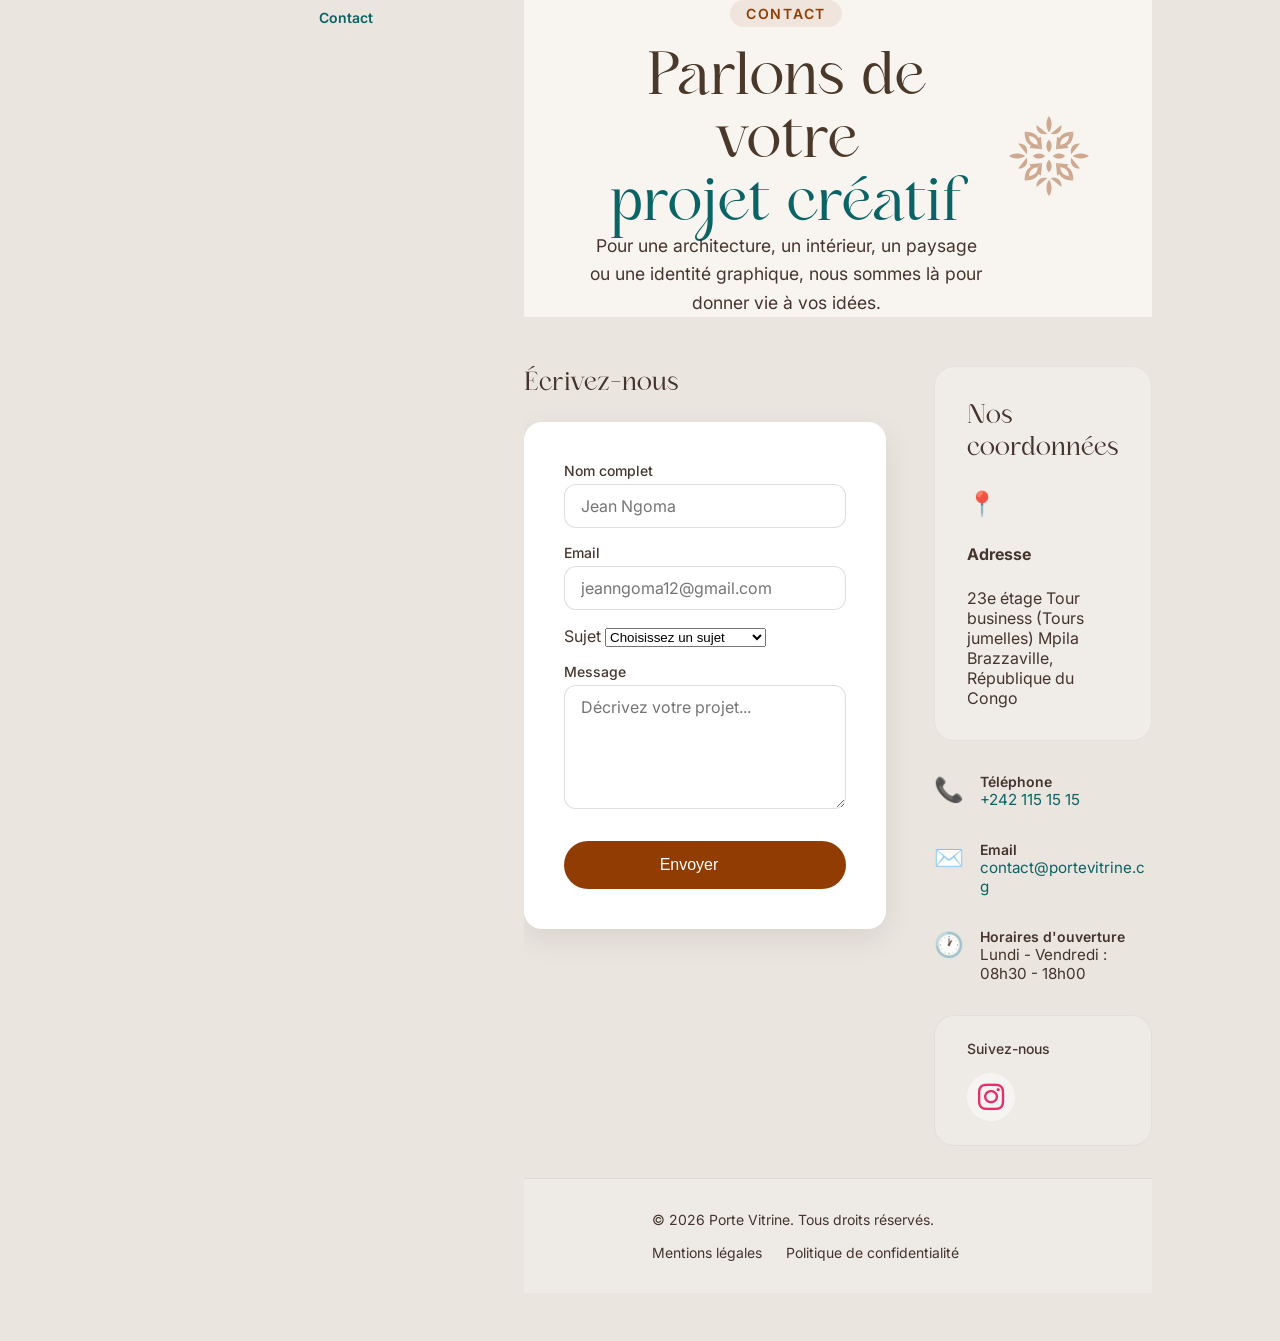
==== commit a3793f39: "Merge pull request #6 from elyseeMB/feat/contact-section Ajout de la Page Contact" ====
--- a/contact.html
+++ b/contact.html
@@ -1,355 +1,196 @@
 <!DOCTYPE html>
-<html lang="en">
+<html lang="fr">
 
 <head>
   <meta charset="UTF-8">
   <meta name="viewport" content="width=device-width, initial-scale=1.0">
-  <title>Portfolio d'agence créative / freelance</title>
-  <link rel="stylesheet" href="https://cdnjs.cloudflare.com/ajax/libs/font-awesome/6.7.2/css/all.min.css">
-
+  <title>Contact | Porte Vitrine</title>
   <link rel="preconnect" href="https://fonts.googleapis.com">
   <link rel="preconnect" href="https://fonts.gstatic.com" crossorigin>
   <link
     href="https://fonts.googleapis.com/css2?family=Inter:ital,opsz,wght@0,14..32,100..900;1,14..32,100..900&display=swap"
     rel="stylesheet">
-
   <link rel="stylesheet" href="css/index.css">
-  <link rel="stylesheet" href="contact.css">
+  <link rel="stylesheet" href="css/contact.css">
+  <link rel="stylesheet" href="https://cloudflare.com">
 </head>
 
 <body>
-  <header class="Navigation__fixed">
+  <header class="navigation_fixed">
     <nav class="nav-wrapper">
       <ul class="nav-links">
-        <li class="nav-link"><a href="index.html">Accueil</a></li>
         <li class="nav-link"><a href="#">Nos vision</a></li>
-        <li class="nav-link"><a href="equipe.html">Équipe</a></li>
-        <li class="nav-link"><a href="contact.html">Contact</a></li>
+        <li class="nav-link"><a href="#">Agence</a></li>
+        <li class="nav-link"><a href="#">Blog</a></li>
+        <li class="nav-link"><a href="#">About</a></li>
+        <li class="nav-link"><a href="contact.html" class="active">Contact</a></li>
       </ul>
-      <div class="nav-logo">
-        Porte Vitrine
-      </div>
-      <div class="nav-action">
-        <button class="btn btn-neutre">Réserver</button>
-      </div>
     </nav>
   </header>
+  <main>
+    <section class="contact-hero">
+      <div class="contact-hero_wrapper">
+        <div class="contact-hero_content">
+          <span class="contact-hero_badge">Contact</span>
+          <h1 class="contact-hero_title">Parlons de votre <br><span>projet créatif</span></h1>
+          <p class="contact-hero_description">
+            Pour une architecture, un intérieur, un paysage ou une identité graphique,
+            nous sommes là pour donner vie à vos idées.
+          </p>
+        </div>
+        <div class="contact-hero_icon">
+          <svg width="80" height="80" viewBox="0 0 64 64" fill="currentColor" xmlns="http://www.w3.org/2000/svg">
+            <path
+              d="M32 0.019043L32 12.981C30.7764 11.4218 30 9.09693 30 6.50001C30 3.90309 30.7764 1.57818 32 0.019043Z" />
+            <path
+              d="M30.5643 14.1851C28.2831 14.8884 25.9589 14.6184 24.2542 13.2257C22.5496 11.833 21.8215 9.60935 22.0558 7.23369L30.5643 14.1851Z" />
+            <path
+              d="M32 19L32 28.9619C30.7181 27.7637 29.9047 25.9768 29.9047 23.981C29.9047 21.9851 30.7181 20.1983 32 19Z" />
+            <path
+              d="M12.5 12.5C15.5 12.5 21.5 13 23.5 17.5L25.5 16.5L26.5 26.5L23 23C23 19.134 19.866 16 16 16L12.5 12.5Z" />
+            <path
+              d="M0.019043 32L12.981 32C11.4218 30.7764 9.09693 30 6.50001 30C3.90309 30 1.57818 30.7764 0.019043 32Z" />
+            <path
+              d="M14.1851 30.5643C14.8884 28.2831 14.6184 25.9589 13.2257 24.2542C11.833 22.5496 9.60935 21.8215 7.23369 22.0558L14.1851 30.5643Z" />
+            <path
+              d="M19 32L28.9619 32C27.7636 30.7181 25.9768 29.9047 23.981 29.9047C21.9851 29.9047 20.1983 30.7181 19 32Z" />
+            <path
+              d="M12.5 12.5C12.5 15.5 13 21.5 17.5 23.5L16.5 25.5L26.5 26.5L23 23C19.134 23 16 19.866 16 16L12.5 12.5Z" />
+            <path
+              d="M0.019043 32L12.981 32C11.4218 33.2236 9.09692 34 6.50001 34C3.90309 34 1.57818 33.2236 0.019043 32Z" />
+            <path
+              d="M14.1851 33.4357C14.8884 35.717 14.6184 38.0411 13.2257 39.7458C11.833 41.4504 9.60935 42.1785 7.23368 41.9442L14.1851 33.4357Z" />
+            <path
+              d="M19 32L28.9619 32C27.7636 33.2819 25.9768 34.0954 23.981 34.0954C21.9851 34.0954 20.1983 33.2819 19 32Z" />
+            <path
+              d="M12.5 51.5C12.5 48.5 13 42.5 17.5 40.5L16.5 38.5L26.5 37.5L23 41C19.134 41 16 44.134 16 48L12.5 51.5Z" />
+            <path d="M32 63.981V51.0191C30.7764 52.5782 30 54.9031 30 57.5C30 60.0969 30.7764 62.4219 32 63.981Z" />
+            <path
+              d="M30.5643 49.815C28.2831 49.1116 25.9589 49.3816 24.2542 50.7743C22.5496 52.167 21.8215 54.3907 22.0558 56.7663L30.5643 49.815Z" />
+            <path
+              d="M32 45L32 35.0381C30.7181 36.2364 29.9047 38.0232 29.9047 40.0191C29.9047 42.0149 30.7181 43.8018 32 45Z" />
+            <path
+              d="M12.5 51.5C15.5 51.5 21.5 51 23.5 46.5L25.5 47.5L26.5 37.5L23 41C23 44.866 19.866 48 16 48L12.5 51.5Z" />
+            <path d="M63.981 32L51.019 32C52.5782 30.7764 54.9031 30 57.5 30C60.0969 30 62.4218 30.7764 63.981 32Z" />
+            <path
+              d="M49.8149 30.5643C49.1116 28.2831 49.3816 25.9589 50.7743 24.2542C52.167 22.5496 54.3907 21.8215 56.7663 22.0558L49.8149 30.5643Z" />
+            <path
+              d="M45 32H35.0381C36.2364 30.7181 38.0232 29.9047 40.0191 29.9047C42.0149 29.9047 43.8017 30.7181 45 32Z" />
+            <path
+              d="M51.5 12.5C51.5 15.5 51 21.5 46.5 23.5L47.5 25.5L37.5 26.5L41 23C44.866 23 48 19.866 48 16L51.5 12.5Z" />
+            <path
+              d="M32 0.019043L32 12.981C33.2236 11.4218 34 9.09693 34 6.50001C34 3.9031 33.2236 1.57818 32 0.019043Z" />
+            <path
+              d="M33.4357 14.1851C35.717 14.8884 38.0411 14.6184 39.7458 13.2257C41.4504 11.833 42.1785 9.60936 41.9442 7.23369L33.4357 14.1851Z" />
+            <path
+              d="M32 19L32 28.9619C33.2819 27.7637 34.0953 25.9768 34.0953 23.981C34.0953 21.9851 33.2819 20.1983 32 19Z" />
+            <path
+              d="M51.5 12.5C48.5 12.5 42.5 13 40.5 17.5L38.5 16.5L37.5 26.5L41 23C41 19.134 44.134 16 48 16L51.5 12.5Z" />
+            <path d="M32 63.981V51.0191C33.2236 52.5782 34 54.9031 34 57.5C34 60.0969 33.2236 62.4219 32 63.981Z" />
+            <path
+              d="M33.4357 49.815C35.717 49.1116 38.0411 49.3816 39.7458 50.7743C41.4504 52.167 42.1785 54.3907 41.9442 56.7663L33.4357 49.815Z" />
+            <path
+              d="M32 45L32 35.0381C33.2819 36.2364 34.0953 38.0232 34.0953 40.0191C34.0953 42.0149 33.2819 43.8018 32 45Z" />
+            <path
+              d="M51.5 51.5C48.5 51.5 42.5 51 40.5 46.5L38.5 47.5L37.5 37.5L41 41C41 44.866 44.134 48 48 48L51.5 51.5Z" />
+            <path d="M63.981 32L51.019 32C52.5782 33.2236 54.9031 34 57.5 34C60.0969 34 62.4218 33.2236 63.981 32Z" />
+            <path
+              d="M49.815 33.4357C49.1116 35.717 49.3816 38.0411 50.7743 39.7458C52.167 41.4504 54.3907 42.1785 56.7663 41.9442L49.815 33.4357Z" />
+            <path
+              d="M45 32H35.0381C36.2364 33.2819 38.0232 34.0953 40.0191 34.0953C42.0149 34.0953 43.8017 33.2819 45 32Z" />
+            <path
+              d="M51.5 51.5C51.5 48.5 51 42.5 46.5 40.5L47.5 38.5L37.5 37.5L41 41C44.866 41 48 44.134 48 48L51.5 51.5Z" />
+          </svg>
+        </div>
+      </div>
+    </section>
+    <section class="contact-section">
+      <div class="contact-grid">
+        <article class="contact-from-wrapper">
+          <h2 class="contact-form_title">Écrivez-nous</h2>
+          <form class="contact-form" action="#" method="post">
+            <div class="form-group">
+              <label for="name">Nom complet</label>
+              <input type="text" id="name" name="name" placeholder="Jean Ngoma" required>
+            </div>
+            <div class="form-group">
+              <label for="email">Email</label>
+              <input type="email" id="email" name="email" placeholder="jeanngoma12@gmail.com" required>
+            </div>
+            <div class="form-groupe">
+              <label for="subject">Sujet</label>
+              <select id="subject" name="subject">
+                <option value="">Choisissez un sujet</option>
+                <option value="architecture">Architecture</option>
+                <option value="interieur">Aménagement intérieur</option>
+                <option value="Paysage">Paysage / Jardin</option>
+                <option value="graphisme">Design graphique</option>
+                <option value="autre">Autre</option>
+              </select>
+            </div>
+            <div class="form-group">
+              <label for="message">Message</label>
+              <textarea id="message" name="message" rows="5" placeholder="Décrivez votre projet..." required></textarea>
+            </div>
+            <button type="submit" class="btn btn-primary btn-full">
+              <span>Envoyer</span>
+              <svg width="24" height="24" viewBox="0 0 24 24" fill="none" stroke="currentColor" stroke-width="2">
+                <path d="M22" 2L11 13M22 21-7 20-4-9-9-4 20-7z />
+              </svg>
+            </button>
+          </form>
+        </article>
+        <aside class="contact-infos-wrapper">
+          <div class="contact-infos">
+            <h2 class="contact-infos_title">Nos coordonnées</h2>
+            <div class="contact-infos_item">
+              <span class="contact-infos_icon">📍</span>
+            </div>
+            <strong>Adresse</strong>
+            <p>23e étage Tour business (Tours jumelles) Mpila Brazzaville, République du Congo</p>
+          </div>
+          <div class="contact-infos_item">
+            <span class="contact-infos_icon">📞</span>
+            <div>
+              <strong>Téléphone</strong>
+              <p><a href="tel:+2421151515">+242 115 15 15</a></p>
+            </div>
+          </div>
+          <div class="contact-infos_item">
+            <span class="contact-infos_icon">✉️</span>
+            <div>
+              <strong>Email</strong>
+              <p><a href="mailto:contact@portevitrine.cg">contact@portevitrine.cg</a></p>
+            </div>
+          </div>
+          <div class="contact-infos_item">
+            <span class="contact-infos_icon">🕐</span>
+            <div>
+              <strong>Horaires d'ouverture</strong>
+              <p>Lundi - Vendredi : 08h30 - 18h00</p>
+            </div>
+          </div>
+          <div class="contact-social">
+            <span class="contact-social_label">Suivez-nous</span>
+            <div class="contact-social_links">
+              <a href="https://www.instagram.com" target="_blank" style="font-size: 30px; color: #E1306c;">
+                <i class="fa-brands fa-instagram"></i>
+              </a>
+            </div>
+          </div>
+        </aside>
+      </div>
+      <footer class="site-footer">
+        <div class="footer-wrapper">
+          <p>&copy; 2026 Porte Vitrine. Tous droits réservés.</p>
+          <nav class="footer-nav">
+            <a href="#">Mentions légales</a>
+            <a href="#">Politique de confidentialité</a>
+          </nav>
+        </div>
+      </footer>
+    </section>
+  </main>
+</body>
 
-  <main>
-
-    <section class="contact">
-
-      <div class="contact-form">
-
-        <form>
-
-          <input type="text" placeholder="Nom complet">
-
-          <input type="email" placeholder="Adresse email">
-
-          <input type="tel" placeholder="Téléphone">
-
-          <input type="text" placeholder="Sujet">
-
-          <textarea placeholder="Votre message"></textarea>
-
-          <button>
-            <a href="#" class="btn btn-secondary">
-              <svg width="64" height="64" viewBox="0 0 64 64" fill="currentColor" xmlns="http://www.w3.org/2000/svg">
-                <path
-                  d="M32 0.019043L32 12.981C30.7764 11.4218 30 9.09693 30 6.50001C30 3.90309 30.7764 1.57818 32 0.019043Z">
-                </path>
-                <path
-                  d="M30.5643 14.1851C28.2831 14.8884 25.9589 14.6184 24.2542 13.2257C22.5496 11.833 21.8215 9.60935 22.0558 7.23369L30.5643 14.1851Z">
-                </path>
-                <path
-                  d="M32 19L32 28.9619C30.7181 27.7637 29.9047 25.9768 29.9047 23.981C29.9047 21.9851 30.7181 20.1983 32 19Z">
-                </path>
-                <path
-                  d="M12.5 12.5C15.5 12.5 21.5 13 23.5 17.5L25.5 16.5L26.5 26.5L23 23C23 19.134 19.866 16 16 16L12.5 12.5Z">
-                </path>
-                <path
-                  d="M0.019043 32L12.981 32C11.4218 30.7764 9.09693 30 6.50001 30C3.90309 30 1.57818 30.7764 0.019043 32Z">
-                </path>
-                <path
-                  d="M14.1851 30.5643C14.8884 28.2831 14.6184 25.9589 13.2257 24.2542C11.833 22.5496 9.60935 21.8215 7.23369 22.0558L14.1851 30.5643Z">
-                </path>
-                <path
-                  d="M19 32L28.9619 32C27.7636 30.7181 25.9768 29.9047 23.981 29.9047C21.9851 29.9047 20.1983 30.7181 19 32Z">
-                </path>
-                <path
-                  d="M12.5 12.5C12.5 15.5 13 21.5 17.5 23.5L16.5 25.5L26.5 26.5L23 23C19.134 23 16 19.866 16 16L12.5 12.5Z">
-                </path>
-                <path
-                  d="M0.019043 32L12.981 32C11.4218 33.2236 9.09692 34 6.50001 34C3.90309 34 1.57818 33.2236 0.019043 32Z">
-                </path>
-                <path
-                  d="M14.1851 33.4357C14.8884 35.717 14.6184 38.0411 13.2257 39.7458C11.833 41.4504 9.60935 42.1785 7.23368 41.9442L14.1851 33.4357Z">
-                </path>
-                <path
-                  d="M19 32L28.9619 32C27.7636 33.2819 25.9768 34.0954 23.981 34.0954C21.9851 34.0954 20.1983 33.2819 19 32Z">
-                </path>
-                <path
-                  d="M12.5 51.5C12.5 48.5 13 42.5 17.5 40.5L16.5 38.5L26.5 37.5L23 41C19.134 41 16 44.134 16 48L12.5 51.5Z">
-                </path>
-                <path d="M32 63.981V51.0191C30.7764 52.5782 30 54.9031 30 57.5C30 60.0969 30.7764 62.4219 32 63.981Z">
-                </path>
-                <path
-                  d="M30.5643 49.815C28.2831 49.1116 25.9589 49.3816 24.2542 50.7743C22.5496 52.167 21.8215 54.3907 22.0558 56.7663L30.5643 49.815Z">
-                </path>
-                <path
-                  d="M32 45L32 35.0381C30.7181 36.2364 29.9047 38.0232 29.9047 40.0191C29.9047 42.0149 30.7181 43.8018 32 45Z">
-                </path>
-                <path
-                  d="M12.5 51.5C15.5 51.5 21.5 51 23.5 46.5L25.5 47.5L26.5 37.5L23 41C23 44.866 19.866 48 16 48L12.5 51.5Z">
-                </path>
-                <path d="M63.981 32L51.019 32C52.5782 30.7764 54.9031 30 57.5 30C60.0969 30 62.4218 30.7764 63.981 32Z">
-                </path>
-                <path
-                  d="M49.8149 30.5643C49.1116 28.2831 49.3816 25.9589 50.7743 24.2542C52.167 22.5496 54.3907 21.8215 56.7663 22.0558L49.8149 30.5643Z">
-                </path>
-                <path
-                  d="M45 32H35.0381C36.2364 30.7181 38.0232 29.9047 40.0191 29.9047C42.0149 29.9047 43.8017 30.7181 45 32Z">
-                </path>
-                <path
-                  d="M51.5 12.5C51.5 15.5 51 21.5 46.5 23.5L47.5 25.5L37.5 26.5L41 23C44.866 23 48 19.866 48 16L51.5 12.5Z">
-                </path>
-                <path
-                  d="M32 0.019043L32 12.981C33.2236 11.4218 34 9.09693 34 6.50001C34 3.9031 33.2236 1.57818 32 0.019043Z">
-                </path>
-                <path
-                  d="M33.4357 14.1851C35.717 14.8884 38.0411 14.6184 39.7458 13.2257C41.4504 11.833 42.1785 9.60936 41.9442 7.23369L33.4357 14.1851Z">
-                </path>
-                <path
-                  d="M32 19L32 28.9619C33.2819 27.7637 34.0953 25.9768 34.0953 23.981C34.0953 21.9851 33.2819 20.1983 32 19Z">
-                </path>
-                <path
-                  d="M51.5 12.5C48.5 12.5 42.5 13 40.5 17.5L38.5 16.5L37.5 26.5L41 23C41 19.134 44.134 16 48 16L51.5 12.5Z">
-                </path>
-                <path d="M32 63.981V51.0191C33.2236 52.5782 34 54.9031 34 57.5C34 60.0969 33.2236 62.4219 32 63.981Z">
-                </path>
-                <path
-                  d="M33.4357 49.815C35.717 49.1116 38.0411 49.3816 39.7458 50.7743C41.4504 52.167 42.1785 54.3907 41.9442 56.7663L33.4357 49.815Z">
-                </path>
-                <path
-                  d="M32 45L32 35.0381C33.2819 36.2364 34.0953 38.0232 34.0953 40.0191C34.0953 42.0149 33.2819 43.8018 32 45Z">
-                </path>
-                <path
-                  d="M51.5 51.5C48.5 51.5 42.5 51 40.5 46.5L38.5 47.5L37.5 37.5L41 41C41 44.866 44.134 48 48 48L51.5 51.5Z">
-                </path>
-                <path d="M63.981 32L51.019 32C52.5782 33.2236 54.9031 34 57.5 34C60.0969 34 62.4218 33.2236 63.981 32Z">
-                </path>
-                <path
-                  d="M49.815 33.4357C49.1116 35.717 49.3816 38.0411 50.7743 39.7458C52.167 41.4504 54.3907 42.1785 56.7663 41.9442L49.815 33.4357Z">
-                </path>
-                <path
-                  d="M45 32H35.0381C36.2364 33.2819 38.0232 34.0953 40.0191 34.0953C42.0149 34.0953 43.8017 33.2819 45 32Z">
-                </path>
-                <path
-                  d="M51.5 51.5C51.5 48.5 51 42.5 46.5 40.5L47.5 38.5L37.5 37.5L41 41C44.866 41 48 44.134 48 48L51.5 51.5Z">
-                </path>
-              </svg>
-              <span>Envoyer
-              </span>
-              <svg width="64" height="64" viewBox="0 0 64 64" fill="currentColor" xmlns="http://www.w3.org/2000/svg">
-                <path
-                  d="M32 0.019043L32 12.981C30.7764 11.4218 30 9.09693 30 6.50001C30 3.90309 30.7764 1.57818 32 0.019043Z">
-                </path>
-                <path
-                  d="M30.5643 14.1851C28.2831 14.8884 25.9589 14.6184 24.2542 13.2257C22.5496 11.833 21.8215 9.60935 22.0558 7.23369L30.5643 14.1851Z">
-                </path>
-                <path
-                  d="M32 19L32 28.9619C30.7181 27.7637 29.9047 25.9768 29.9047 23.981C29.9047 21.9851 30.7181 20.1983 32 19Z">
-                </path>
-                <path
-                  d="M12.5 12.5C15.5 12.5 21.5 13 23.5 17.5L25.5 16.5L26.5 26.5L23 23C23 19.134 19.866 16 16 16L12.5 12.5Z">
-                </path>
-                <path
-                  d="M0.019043 32L12.981 32C11.4218 30.7764 9.09693 30 6.50001 30C3.90309 30 1.57818 30.7764 0.019043 32Z">
-                </path>
-                <path
-                  d="M14.1851 30.5643C14.8884 28.2831 14.6184 25.9589 13.2257 24.2542C11.833 22.5496 9.60935 21.8215 7.23369 22.0558L14.1851 30.5643Z">
-                </path>
-                <path
-                  d="M19 32L28.9619 32C27.7636 30.7181 25.9768 29.9047 23.981 29.9047C21.9851 29.9047 20.1983 30.7181 19 32Z">
-                </path>
-                <path
-                  d="M12.5 12.5C12.5 15.5 13 21.5 17.5 23.5L16.5 25.5L26.5 26.5L23 23C19.134 23 16 19.866 16 16L12.5 12.5Z">
-                </path>
-                <path
-                  d="M0.019043 32L12.981 32C11.4218 33.2236 9.09692 34 6.50001 34C3.90309 34 1.57818 33.2236 0.019043 32Z">
-                </path>
-                <path
-                  d="M14.1851 33.4357C14.8884 35.717 14.6184 38.0411 13.2257 39.7458C11.833 41.4504 9.60935 42.1785 7.23368 41.9442L14.1851 33.4357Z">
-                </path>
-                <path
-                  d="M19 32L28.9619 32C27.7636 33.2819 25.9768 34.0954 23.981 34.0954C21.9851 34.0954 20.1983 33.2819 19 32Z">
-                </path>
-                <path
-                  d="M12.5 51.5C12.5 48.5 13 42.5 17.5 40.5L16.5 38.5L26.5 37.5L23 41C19.134 41 16 44.134 16 48L12.5 51.5Z">
-                </path>
-                <path d="M32 63.981V51.0191C30.7764 52.5782 30 54.9031 30 57.5C30 60.0969 30.7764 62.4219 32 63.981Z">
-                </path>
-                <path
-                  d="M30.5643 49.815C28.2831 49.1116 25.9589 49.3816 24.2542 50.7743C22.5496 52.167 21.8215 54.3907 22.0558 56.7663L30.5643 49.815Z">
-                </path>
-                <path
-                  d="M32 45L32 35.0381C30.7181 36.2364 29.9047 38.0232 29.9047 40.0191C29.9047 42.0149 30.7181 43.8018 32 45Z">
-                </path>
-                <path
-                  d="M12.5 51.5C15.5 51.5 21.5 51 23.5 46.5L25.5 47.5L26.5 37.5L23 41C23 44.866 19.866 48 16 48L12.5 51.5Z">
-                </path>
-                <path d="M63.981 32L51.019 32C52.5782 30.7764 54.9031 30 57.5 30C60.0969 30 62.4218 30.7764 63.981 32Z">
-                </path>
-                <path
-                  d="M49.8149 30.5643C49.1116 28.2831 49.3816 25.9589 50.7743 24.2542C52.167 22.5496 54.3907 21.8215 56.7663 22.0558L49.8149 30.5643Z">
-                </path>
-                <path
-                  d="M45 32H35.0381C36.2364 30.7181 38.0232 29.9047 40.0191 29.9047C42.0149 29.9047 43.8017 30.7181 45 32Z">
-                </path>
-                <path
-                  d="M51.5 12.5C51.5 15.5 51 21.5 46.5 23.5L47.5 25.5L37.5 26.5L41 23C44.866 23 48 19.866 48 16L51.5 12.5Z">
-                </path>
-                <path
-                  d="M32 0.019043L32 12.981C33.2236 11.4218 34 9.09693 34 6.50001C34 3.9031 33.2236 1.57818 32 0.019043Z">
-                </path>
-                <path
-                  d="M33.4357 14.1851C35.717 14.8884 38.0411 14.6184 39.7458 13.2257C41.4504 11.833 42.1785 9.60936 41.9442 7.23369L33.4357 14.1851Z">
-                </path>
-                <path
-                  d="M32 19L32 28.9619C33.2819 27.7637 34.0953 25.9768 34.0953 23.981C34.0953 21.9851 33.2819 20.1983 32 19Z">
-                </path>
-                <path
-                  d="M51.5 12.5C48.5 12.5 42.5 13 40.5 17.5L38.5 16.5L37.5 26.5L41 23C41 19.134 44.134 16 48 16L51.5 12.5Z">
-                </path>
-                <path d="M32 63.981V51.0191C33.2236 52.5782 34 54.9031 34 57.5C34 60.0969 33.2236 62.4219 32 63.981Z">
-                </path>
-                <path
-                  d="M33.4357 49.815C35.717 49.1116 38.0411 49.3816 39.7458 50.7743C41.4504 52.167 42.1785 54.3907 41.9442 56.7663L33.4357 49.815Z">
-                </path>
-                <path
-                  d="M32 45L32 35.0381C33.2819 36.2364 34.0953 38.0232 34.0953 40.0191C34.0953 42.0149 33.2819 43.8018 32 45Z">
-                </path>
-                <path
-                  d="M51.5 51.5C48.5 51.5 42.5 51 40.5 46.5L38.5 47.5L37.5 37.5L41 41C41 44.866 44.134 48 48 48L51.5 51.5Z">
-                </path>
-                <path d="M63.981 32L51.019 32C52.5782 33.2236 54.9031 34 57.5 34C60.0969 34 62.4218 33.2236 63.981 32Z">
-                </path>
-                <path
-                  d="M49.815 33.4357C49.1116 35.717 49.3816 38.0411 50.7743 39.7458C52.167 41.4504 54.3907 42.1785 56.7663 41.9442L49.815 33.4357Z">
-                </path>
-                <path
-                  d="M45 32H35.0381C36.2364 33.2819 38.0232 34.0953 40.0191 34.0953C42.0149 34.0953 43.8017 33.2819 45 32Z">
-                </path>
-                <path
-                  d="M51.5 51.5C51.5 48.5 51 42.5 46.5 40.5L47.5 38.5L37.5 37.5L41 41C44.866 41 48 44.134 48 48L51.5 51.5Z">
-                </path>
-              </svg>
-            </a>
-
-          </button>
-
-        </form>
-
-      </div>
-
-      <div class="infos">
-
-        <h2>Nos coordonnées</h2>
-
-        <p><strong>Adresse :</strong><br>
-          Brazzaville, République du Congo
-        </p>
-
-        <p><strong>Téléphone :</strong><br>
-          +242 06 000 00 00
-        </p>
-
-        <p><strong>Email :</strong><br>
-          contact@portevitrine.com
-        </p>
-
-        <p><strong>Horaires :</strong><br>
-          Lundi - Vendredi<br>
-          08h00 - 18h00
-        </p>
-
-      </div>
-
-    </section>
-    <footer class="footer">
-
-      <div class="footer-container">
-
-        <div class="footer-logo">
-
-          <h2>Porte Vitrine</h2>
-
-          <p>
-            Nous imaginons des espaces où l'architecture contemporaine
-            rencontre l'élégance et le patrimoine africain.
-          </p>
-
-        </div>
-
-        <div class="footer-links">
-
-          <h3>Navigation</h3>
-
-          <ul>
-
-            <li><a href="index.html">Accueil</a></li>
-
-            <li><a href="portfolio.html">Réalisations</a></li>
-
-            <li><a href="equipe.html">Équipe</a></li>
-
-            <li><a href="contact.html">Contact</a></li>
-
-          </ul>
-
-        </div>
-
-        <div class="footer-contact">
-
-          <h3>Contact</h3>
-
-          <p>📍 Brazzaville, Congo</p>
-
-          <p>📞 +242 06 000 00 00</p>
-
-          <p>✉ contact@portevitrine.com</p>
-
-        </div>
-
-        <div class="footer-social">
-
-          <h3>Suivez-nous</h3>
-
-          <div class="social-icons">
-
-            <a href="#"><i class="fa-brands fa-facebook-f"></i></a>
-
-            <a href="#"><i class="fa-brands fa-instagram"></i></a>
-
-            <a href="#"><i class="fa-brands fa-linkedin-in"></i></a>
-
-            <a href="#"><i class="fa-brands fa-pinterest-p"></i></a>
-
-          </div>
-
-        </div>
-
-      </div>
-
-      <div class="footer-bottom">
-
-        <p>
-          Porte Vitrine
-        </p>
-
-      </div>
-
-    </footer>
-
-  </main>+</html>
--- a/css/contact.css
+++ b/css/contact.css
@@ -0,0 +1,348 @@
+/* ================= HERO =================*/
+.contact-hero {
+  padding-block: var(--space-2x1) var(--space-xl);
+  border-bottom: 1px solid rgba(50, 32, 24, 0.08);
+}
+
+.contact-hero_wrapper {
+  display: flex;
+  align-items: center;
+  justify-content: space-between;
+  gap: var(--space-lg);
+  flex-wrap: wrap;
+}
+
+.contact-hero_content {
+  flex: 2;
+  min-width: 280px;
+}
+
+.contact-hero_badge {
+  display: inline-block;
+  font-size: var(--text-sm);
+  font-weight: 600;
+  letter-spacing: 0.12em;
+  text-transform: uppercase;
+  color: var(--accent);
+  background: rgba(144, 60, 2, 0.08);
+  padding: 0.3rem 1rem;
+  border-radius: 100px;
+  margin-bottom: var(--space-base);
+}
+
+.contact-hero_title {
+  font-size: clamp(2rem, 5vw, var(--text-xl));
+  font-weight: 500;
+  line-height: 1.15;
+  color: 0 0 var(--foregroung) 0;
+}
+
+.contact-hero_title span {
+  color: var(--secondary);
+  font-weight: 300;
+}
+
+.contact-hero_description {
+  font-size: 1.1rem;
+  line-height: 1.6;
+  color: var(--foregroung-muted);
+  max-width: 520px;
+}
+
+.contact-hero_icon {
+  flex: 0 0 auto;
+  color: var(--accent);
+  opacity: 0.4;
+}
+
+/* ================= SECTION PRINCIPALE ================= */
+.contact-section {
+  padding-block: var(--space-3xl);
+}
+
+.contact-grid {
+  display: grid;
+  grid-template-columns: 1.2fr 0.8fr;
+  gap: var(--space-3xl);
+  align-items: start;
+  max-width: 100%;
+  overflow: hidden;
+}
+
+/* formulaire à gauche infos à droite pour équilibrer */
+.contact-form-wrapper {
+  background: #f9f9f9;
+  padding: var(--space-xl);
+  border-radius: 18px;
+  border: 1px solid rgba(50, 32, 24, 0.06);
+}
+
+.contact-form_title {
+  font-size: 1.5rem;
+  font-weight: 500;
+  margin-bottom: var(--space-lg);
+  color: var(--foregroung);
+}
+
+.contact-form {
+  display: flex;
+  flex-direction: column;
+  gap: var(--space-base);
+}
+
+.form-group {
+  display: flex;
+  flex-direction: column;
+  gap: 0.3rem;
+}
+
+.form-group label {
+  font-size: var(--text-sm);
+  font-weight: 500;
+  color: var(--foregroung);
+}
+
+.form-group input,
+.form-group select,
+.form-group textarea {
+  font-family: var(--font-sans);
+  font-size: 1rem;
+  padding: 0.7rem 1rem;
+  border: 1px solid rgba(50, 32, 24, 0.15);
+  border-radius: 12px;
+  background: rgba(255, 255, 255, 0.6);
+  transition: border-color 0.2s, box-shadow 0.2s;
+  max-width: 100%;
+  box-sizing: border-box;
+}
+
+.form-group input:focus,
+.form-group select:focus,
+.form-group textarea:focus {
+  outline: none;
+  border-color: var(--secondary);
+  box-shadow: 0 0 0 4px rgba(10, 99, 101, 0.1);
+}
+
+.form-group textarea {
+  resize: vertical;
+  min-height: 120px;
+}
+
+.btn-full {
+  width: 100%;
+  display: inline-flex;
+  align-items: center;
+  justify-content: center;
+  gap: 0.5rem;
+  margin-top: var(--space-base);
+}
+
+/* ----- INFORMATIONS CONTACT ----- */
+.contact-infos-wrapper {
+  display: flex;
+  flex-direction: column;
+  gap: var(--space-xl);
+}
+
+.contact-infos {
+  background: rgba(255, 255, 255, 0.3);
+  padding: var(--space-xl);
+  border-radius: 20px;
+  border: 1px solid rgba(50, 32, 24, 0.06);
+  display: flex;
+  flex-direction: column;
+  gap: var(--space-lg);
+}
+
+.contact-infos_title {
+  font-size: 1.5rem;
+  font-weight: 500;
+  margin: 0;
+  color: var(--foregroung);
+}
+
+.contact-infos_item {
+  display: flex;
+  align-items: flex-start;
+  gap: 1rem;
+}
+
+.contact-infos_icon {
+  font-size: 1.5rem;
+  line-height: 1.4;
+  flex-shrink: 0;
+}
+
+.contact-infos_item strong {
+  display: block;
+  font-size: var(--text-sm);
+  font-weight: 600;
+  color: var(--foregroung);
+}
+
+.contact-infos_item p {
+  margin: 0;
+  color: var(--foregroung-muted);
+  font-size: 0.95rem;
+  word-wrap: break-word;
+  word-break: break-word;
+  overflow-wrap: break-word;
+}
+
+.contact-infos_item a {
+  color: var(--secondary);
+  text-decoration: none;
+  transition: color 0.2s;
+}
+
+.contact-infos_item a:hover {
+  color: var(--accent);
+}
+
+/* ----- RÉSEAUX SOCIAUX ----- */
+.contact-social {
+  background: rgba(255, 255, 255, 0.2);
+  padding: var(--space-lg) var(--space-xl);
+  border-radius: 20px;
+  border: 1px solid rgba(50, 32, 24, 0.06);
+  display: flex;
+  flex-direction: column;
+  gap: var(--space-base);
+}
+
+.contact-social_label {
+  font-size: var(--text-sm);
+  font-weight: 500;
+  color: var(--foregroung);
+}
+
+.contact-social_links {
+  display: flex;
+  gap: var(--space-base);
+  flex-wrap: wrap;
+}
+
+.contact-social_links a {
+  display: inline-flex;
+  align-items: center;
+  justify-content: center;
+  justify-content: center;
+  width: 48px;
+  height: 48px;
+  border-radius: 50%;
+  background: rgba(255, 255, 255, 0.5);
+  font-size: 1.4rem;
+  text-decoration: none;
+  color: var(--foregroung);
+  transition: background 0.2s;
+  color: 0.2s, transform 0.2s;
+}
+
+.contact-social_links a:hover {
+  background: var(--secondary);
+  color: #fff;
+  transform: scale(1.05);
+}
+
+/* ================= FOOTER ================= */
+.site-footer {
+  margin-top: 2rem;
+  padding: var(--space-xl) var(--space-large);
+  border-top: 1px solid rgba(50, 32, 24, 0.08);
+  background: rgba(255, 255, 255, 0.2);
+  width: 100%;
+}
+
+.footer-wrapper {
+  display: flex;
+  justify-content: space-between;
+  align-items: center;
+  flex-wrap: wrap;
+  gap: var(--space-base);
+  max-width: 1800px;
+  margin: 0 auto;
+}
+
+.site-footer p {
+  margin: 0;
+  font-size: var(--text-sm);
+  color: var(--foregroung-muted);
+}
+
+.footer-nav {
+  display: flex;
+  gap: var(--space-lg);
+}
+
+.footer-nav a {
+  font-size: var(--text-sm);
+  color: var(--foregroung-muted);
+  text-decoration: none;
+  transition: color 0.2s;
+}
+
+.footer-nav a:hover {
+  color: var(--secondary);
+  border-bottom: 2px solid var(--secondary);
+  padding-bottom: 4px;
+}
+
+/* ================= LIEN ACTIF ================= */
+.nav-link a.active {
+  color: var(--secondary);
+  font-weight: 600;
+
+}
+
+/* ================= RESPONSIVE ================= */
+
+/* ----- TABLETTE ----- */
+@media (max-width: 1024px) {
+  .contact-grid {
+    grid-template-columns: 1fr;
+    gap: var(--space-xl);
+  }
+
+  .contact-hero_wrapper {
+    flex-direction: column;
+    align-items: flex-start;
+  }
+
+  .contact-hero_icon {
+    align-self: flex-end;
+  }
+}
+
+/* ----- MOBILE ----- */
+@media (max-width: 480px) {
+
+  .contact-form-wrapper,
+  .contact-infos {
+    padding: var(--space-base);
+  }
+
+  .contact-hero_title {
+    font-size: 1.8rem;
+  }
+
+  .footer-wrapper {
+    flex-direction: column;
+    text-align: center;
+  }
+
+  .footer-nav {
+    flex-wrap: wrap;
+    justify-content: center;
+  }
+
+  .contact-social_links a {
+    width: 35px;
+    height: 35px;
+    font-size: 1rem;
+  }
+}
+
+* {
+  box-sizing: border-box;
+}
